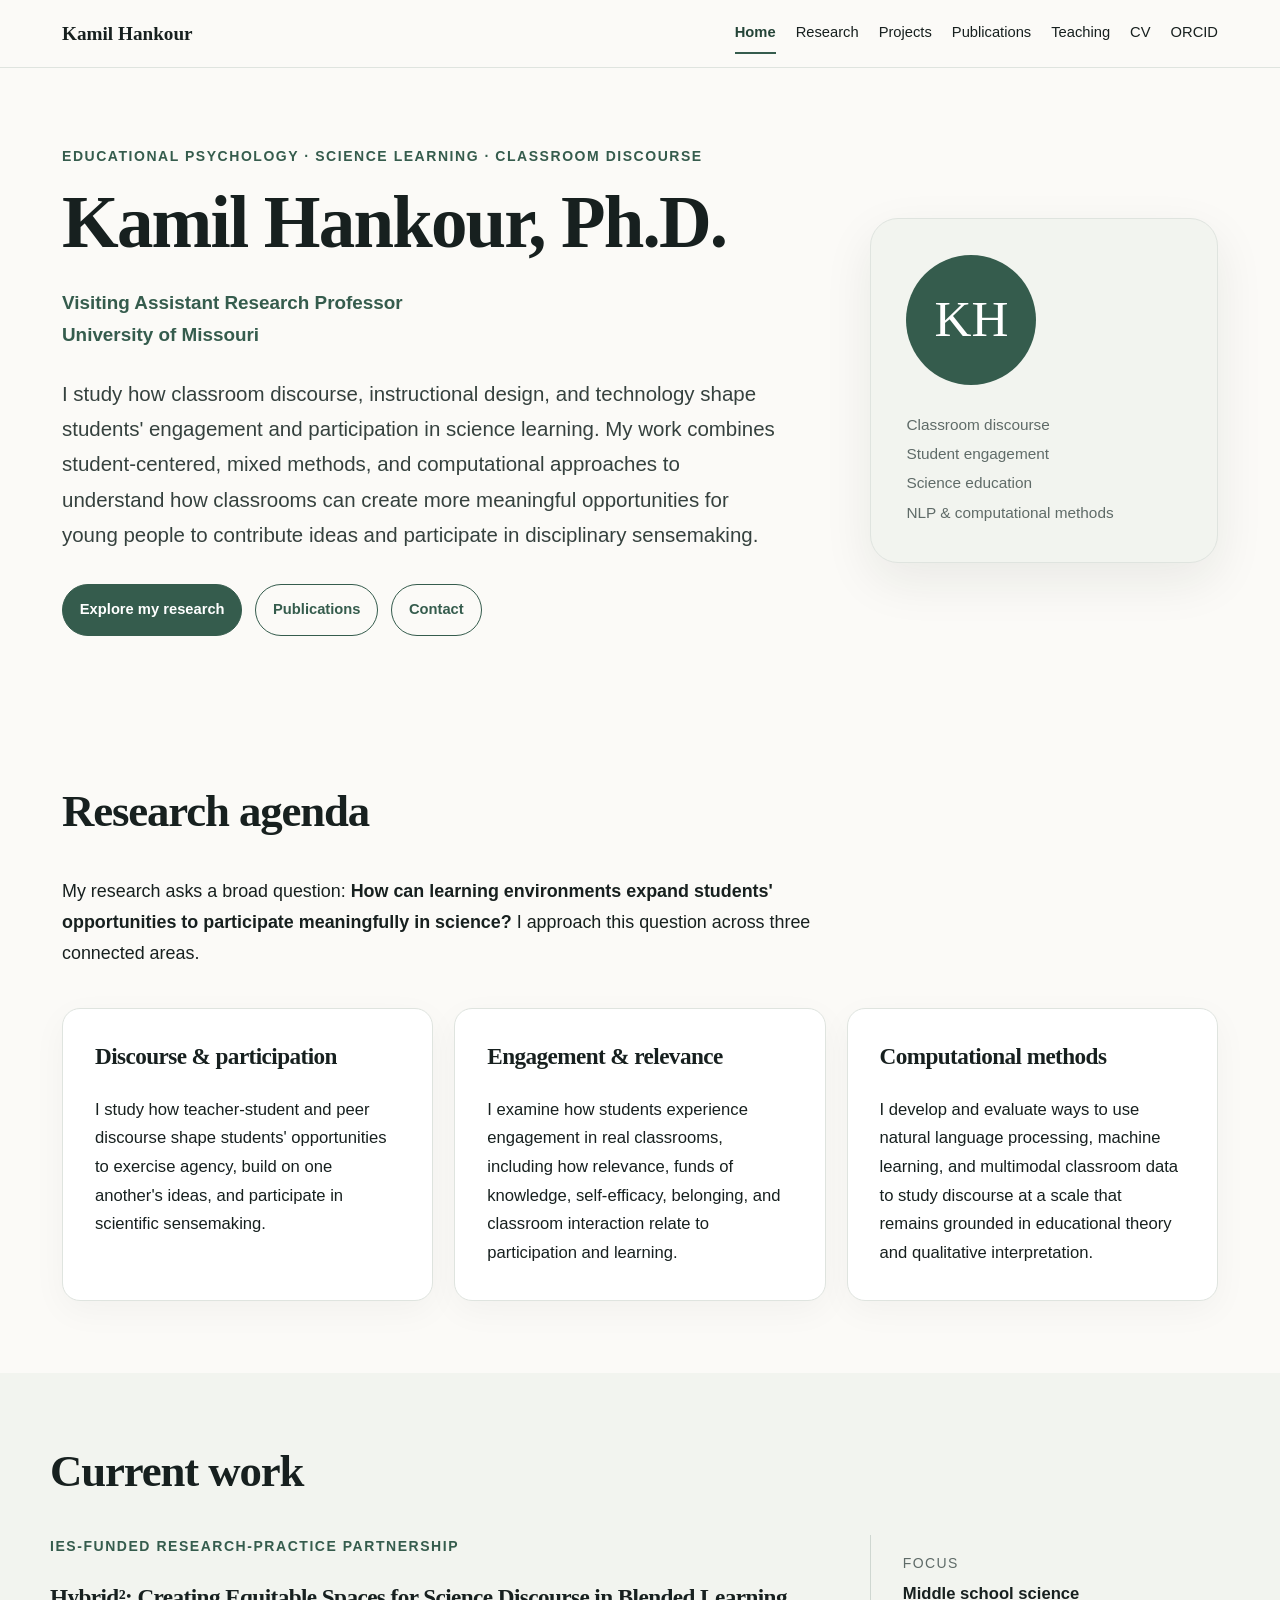
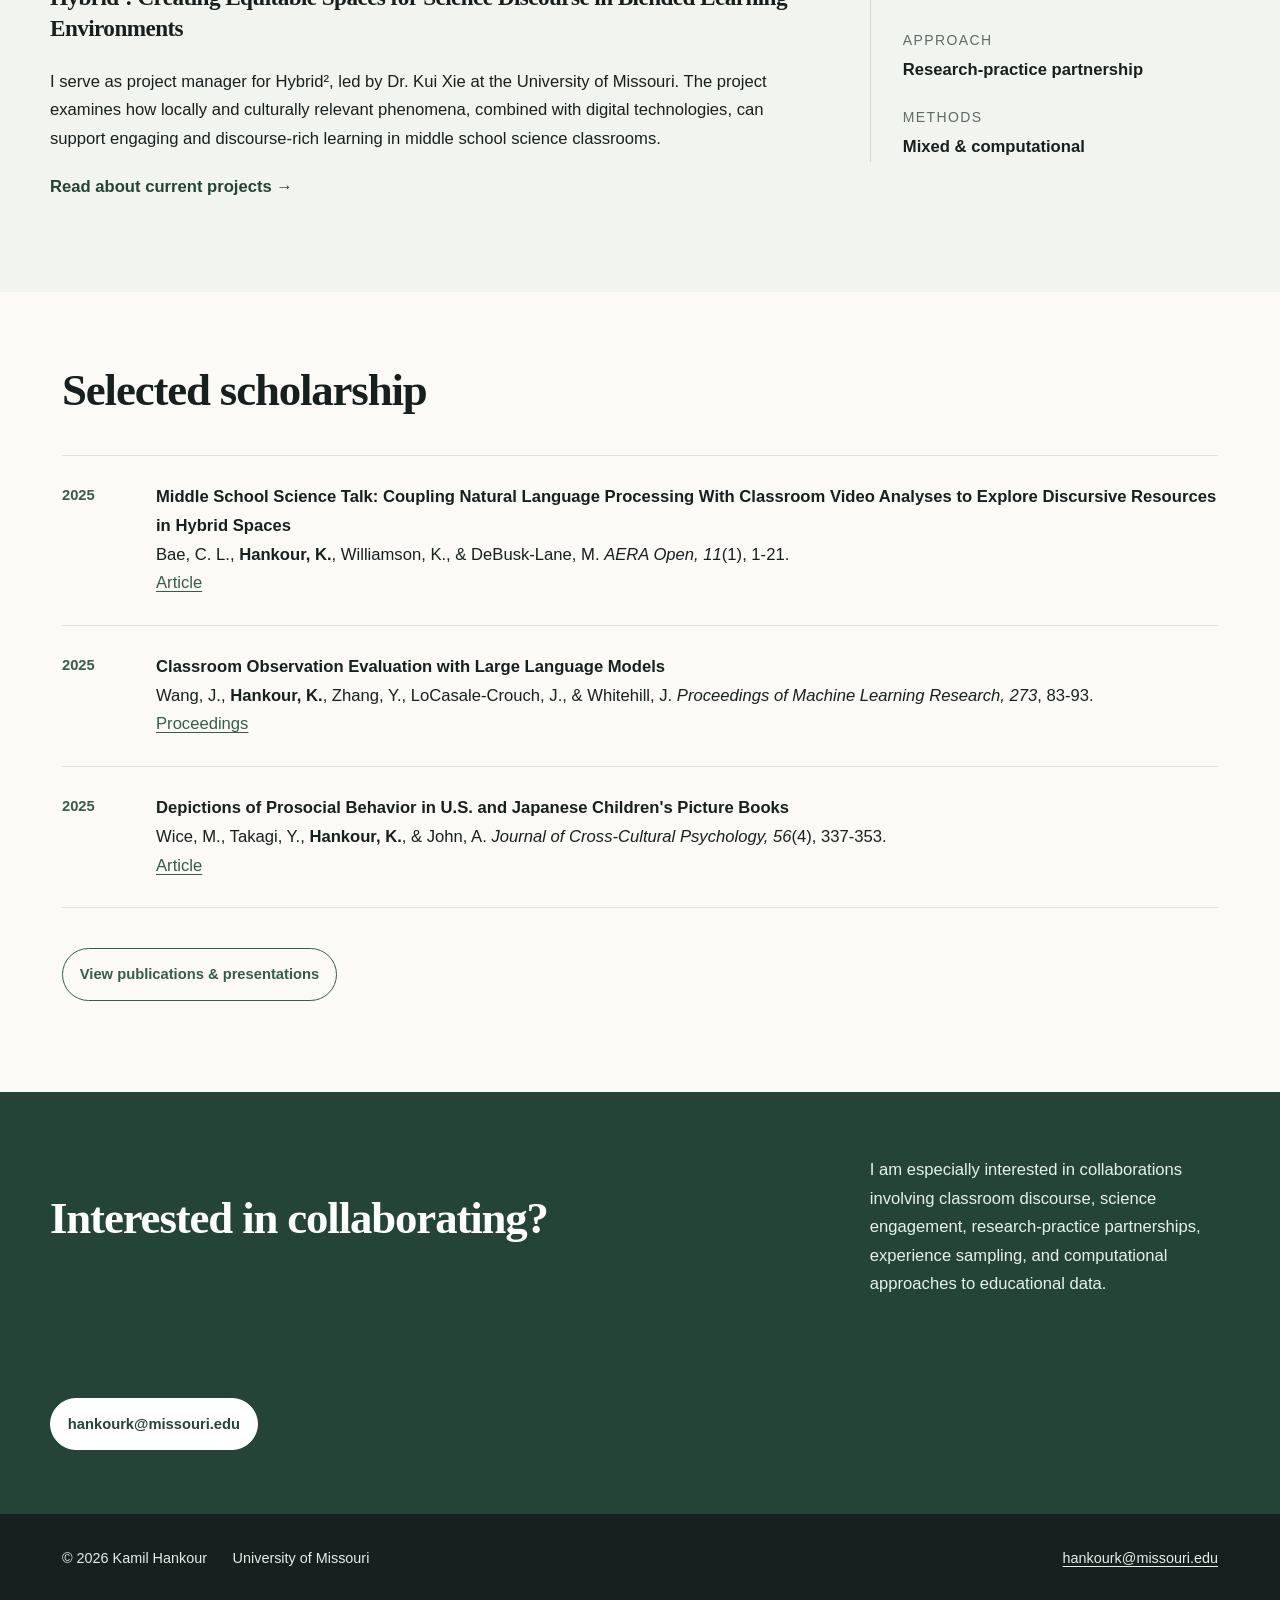
==== index.html @ bc9929f5 "Add files via upload" ====
<!doctype html>
<html lang="en">
<head>
  <meta charset="utf-8">
  <meta name="viewport" content="width=device-width, initial-scale=1">
  <title>Kamil Hankour | Educational Psychology</title>
  <meta name="description" content="Kamil Hankour, educational psychologist studying classroom discourse, student engagement, science learning, and computational methods.">
  <meta name="author" content="Kamil Hankour">
  <meta name="theme-color" content="#355c4d">
  <link rel="icon" href="assets/favicon.svg" type="image/svg+xml">
  <link rel="stylesheet" href="styles.css">
  <script src="site.js" defer></script>
</head>
<body>
  <a class="skip-link" href="#main-content">Skip to content</a>
  <nav class="site-nav" aria-label="Main navigation">
  <div class="nav-inner">
    <a class="brand" href="index.html">Kamil Hankour</a>
    <button class="menu-toggle" type="button" aria-expanded="false" aria-controls="nav-links">Menu</button>
    <div class="nav-links" id="nav-links"><a href="index.html" aria-current="page">Home</a><a href="research.html">Research</a><a href="projects.html">Projects</a><a href="publications.html">Publications</a><a href="teaching.html">Teaching</a><a href="cv.html">CV</a><a href="https://orcid.org/0009-0002-6771-2873">ORCID</a></div>
  </div>
</nav>
  <main class="site-main home" id="main-content" tabindex="-1">
<div class="hero">
<div class="hero-copy">
<p class="eyebrow">
Educational Psychology · Science Learning · Classroom Discourse
</p>
<h1 id="kamil-hankour-ph.d.">Kamil Hankour, Ph.D.</h1>
<p class="hero-role">
Visiting Assistant Research Professor<br>University of Missouri
</p>
<p class="hero-lede">
I study how classroom discourse, instructional design, and technology shape students' engagement and participation in science learning. My work combines student-centered, mixed methods, and computational approaches to understand how classrooms can create more meaningful opportunities for young people to contribute ideas and participate in disciplinary sensemaking.
</p>
<div class="button-row">
<p><a class="button primary" href="research.html">Explore my research</a> <a class="button secondary" href="publications.html">Publications</a> <a class="button secondary" href="mailto:hankourk@missouri.edu">Contact</a></p>
</div>
</div>
<div class="hero-mark">
<div class="initials">
KH
</div>
<p>
Classroom discourse<br>Student engagement<br>Science education<br>NLP &amp; computational methods
</p>
</div>
</div>
<section id="research-agenda" class="section-wrap">
<h2>Research agenda</h2>
<p>My research asks a broad question: <strong>How can learning environments expand students' opportunities to participate meaningfully in science?</strong> I approach this question across three connected areas.</p>
<div class="card-grid">
<section id="discourse-participation" class="research-card">
<h3>Discourse &amp; participation</h3>
<p>I study how teacher-student and peer discourse shape students' opportunities to exercise agency, build on one another's ideas, and participate in scientific sensemaking.</p>
</section>
<section id="engagement-relevance" class="research-card">
<h3>Engagement &amp; relevance</h3>
<p>I examine how students experience engagement in real classrooms, including how relevance, funds of knowledge, self-efficacy, belonging, and classroom interaction relate to participation and learning.</p>
</section>
<section id="computational-methods" class="research-card">
<h3>Computational methods</h3>
<p>I develop and evaluate ways to use natural language processing, machine learning, and multimodal classroom data to study discourse at a scale that remains grounded in educational theory and qualitative interpretation.</p>
</section>
</div>
</section>
<section id="current-work" class="section-wrap alt">
<h2>Current work</h2>
<div class="project-feature">
<div>
<p class="eyebrow">
IES-funded research-practice partnership
</p>
<h3>
Hybrid²: Creating Equitable Spaces for Science Discourse in Blended Learning Environments
</h3>
<p>
I serve as project manager for Hybrid², led by Dr. Kui Xie at the University of Missouri. The project examines how locally and culturally relevant phenomena, combined with digital technologies, can support engaging and discourse-rich learning in middle school science classrooms.
</p>
<p><a class="text-link" href="projects.html">Read about current projects →</a></p>
</div>
<div class="project-stat">
<p><span>Focus</span> <strong>Middle school science</strong> <span>Approach</span> <strong>Research-practice partnership</strong> <span>Methods</span> <strong>Mixed &amp; computational</strong></p>
</div>
</div>
</section>
<section id="selected-scholarship" class="section-wrap">
<h2>Selected scholarship</h2>
<div class="pub-list">
<div class="pub-item">
<span class="pub-year">2025</span>
<div>
<p><strong>Middle School Science Talk: Coupling Natural Language Processing With Classroom Video Analyses to Explore Discursive Resources in Hybrid Spaces</strong><br />
Bae, C. L., <strong>Hankour, K.</strong>, Williamson, K., &amp; DeBusk-Lane, M. <em>AERA Open, 11</em>(1), 1-21.<br />
<a href="https://doi.org/10.1177/23328584251371049">Article</a></p>
</div>
</div>
<div class="pub-item">
<span class="pub-year">2025</span>
<div>
<p><strong>Classroom Observation Evaluation with Large Language Models</strong><br />
Wang, J., <strong>Hankour, K.</strong>, Zhang, Y., LoCasale-Crouch, J., &amp; Whitehill, J. <em>Proceedings of Machine Learning Research, 273</em>, 83-93.<br />
<a href="https://proceedings.mlr.press/v273/wang25a.html">Proceedings</a></p>
</div>
</div>
<div class="pub-item">
<span class="pub-year">2025</span>
<div>
<p><strong>Depictions of Prosocial Behavior in U.S. and Japanese Children's Picture Books</strong><br />
Wice, M., Takagi, Y., <strong>Hankour, K.</strong>, &amp; John, A. <em>Journal of Cross-Cultural Psychology, 56</em>(4), 337-353.<br />
<a href="https://doi.org/10.1177/00220221241283918">Article</a></p>
</div>
</div>
</div>
<p><a class="button secondary" href="publications.html">View publications &amp; presentations</a></p>
</section>
<div class="contact-band">
<h2 id="interested-in-collaborating">Interested in collaborating?</h2>
<p>I am especially interested in collaborations involving classroom discourse, science engagement, research-practice partnerships, experience sampling, and computational approaches to educational data.</p>
<div class="button-row">
<p><a class="button light" href="mailto:hankourk@missouri.edu">hankourk@missouri.edu</a></p>
</div>
</div>

  </main>
  <footer class="site-footer">
    <div><span>© 2026 Kamil Hankour</span><span>University of Missouri</span></div>
    <a href="mailto:hankourk@missouri.edu">hankourk@missouri.edu</a>
  </footer>
</body>
</html>
---- styles.css ----
:root {
  --ink: #17201f;
  --muted: #5f6b68;
  --paper: #fbfaf7;
  --panel: #f2f4ef;
  --accent: #355c4d;
  --accent-dark: #244438;
  --line: #dfe4df;
  --white: #ffffff;
  --radius: 18px;
  --shadow: 0 18px 50px rgba(23,32,31,.08);
}

html { scroll-behavior: smooth; }
body {
  color: var(--ink);
  background: var(--paper);
  font-family: -apple-system, BlinkMacSystemFont, "Segoe UI", Arial, sans-serif;
  font-size: 1.04rem;
  line-height: 1.72;
}

h1, h2, h3, .navbar-brand {
  font-family: Georgia, "Times New Roman", serif;
  letter-spacing: -0.025em;
  color: var(--ink);
}

h1 { font-size: clamp(2.7rem, 7vw, 5.8rem); line-height: .98; margin-bottom: 1.2rem; }
h2 { font-size: clamp(2rem, 4vw, 3rem); margin-top: 0; }
h3 { font-size: 1.45rem; }

.navbar {
  background: rgba(251,250,247,.94) !important;
  backdrop-filter: blur(12px);
  border-bottom: 1px solid var(--line);
}
.navbar-brand { font-weight: 700; }
.navbar-nav .nav-link { color: var(--ink) !important; font-size: .93rem; }
.navbar-nav .nav-link:hover { color: var(--accent) !important; }

#quarto-content { padding-top: 0; }
main.content { max-width: 980px; margin: 0 auto; padding-top: 3rem; padding-bottom: 5rem; }

.hero {
  min-height: 78vh;
  display: grid;
  grid-template-columns: minmax(0, 1.55fr) minmax(260px, .75fr);
  gap: clamp(2rem, 7vw, 7rem);
  align-items: center;
  max-width: 1220px;
  margin: 0 auto;
  padding: clamp(4rem, 8vw, 8rem) 2rem;
}
.hero h1 { max-width: 800px; }
.hero-role { font-size: 1.18rem; color: var(--accent); font-weight: 650; margin: 0 0 1.5rem; }
.hero-lede { font-size: clamp(1.1rem, 2vw, 1.28rem); max-width: 800px; color: #35413e; }
.eyebrow { text-transform: uppercase; letter-spacing: .16em; font-size: .73rem; font-weight: 750; color: var(--accent); margin-bottom: 1rem; }
.hero-mark {
  background: var(--panel);
  border: 1px solid var(--line);
  border-radius: 28px;
  padding: 2.2rem;
  box-shadow: var(--shadow);
}
.initials {
  width: 130px;
  height: 130px;
  display: grid;
  place-items: center;
  border-radius: 50%;
  background: var(--accent);
  color: white;
  font-family: Georgia, "Times New Roman", serif;
  font-size: 3.2rem;
  margin-bottom: 1.6rem;
}
.hero-mark p { color: var(--muted); font-size: .96rem; line-height: 1.9; margin: 0; }

.section-wrap { max-width: 1180px; margin: 0 auto; padding: 6rem 2rem; }
.section-wrap.alt { max-width: none; background: var(--panel); padding-left: max(2rem, calc((100vw - 1180px)/2)); padding-right: max(2rem, calc((100vw - 1180px)/2)); }
.section-wrap > p { max-width: 820px; font-size: 1.12rem; }

.card-grid { display: grid; grid-template-columns: repeat(3, 1fr); gap: 1.3rem; margin-top: 2.5rem; }
.research-card, .project-page-card {
  background: var(--white);
  border: 1px solid var(--line);
  border-radius: var(--radius);
  padding: 2rem;
  box-shadow: 0 10px 35px rgba(23,32,31,.04);
}
.research-card h3 { margin-top: 0; }

.project-feature { display: grid; grid-template-columns: 1.5fr .7fr; gap: 3rem; align-items: start; }
.project-stat { border-left: 1px solid #cfd7d1; padding-left: 2rem; display: grid; gap: .25rem; }
.project-stat span { color: var(--muted); font-size: .78rem; text-transform: uppercase; letter-spacing: .12em; margin-top: 1rem; }
.project-stat strong { font-weight: 650; }
.project-page-card { margin: 2rem 0; padding: clamp(1.6rem, 4vw, 2.8rem); }

.button-row { display: flex; flex-wrap: wrap; gap: .8rem; margin-top: 2rem; }
.button { display: inline-block; padding: .78rem 1.05rem; border-radius: 999px; text-decoration: none !important; font-weight: 650; font-size: .92rem; border: 1px solid var(--accent); transition: transform .15s ease, background .15s ease; }
.button:hover { transform: translateY(-1px); }
.button.primary { background: var(--accent); color: white; }
.button.primary:hover { background: var(--accent-dark); color: white; }
.button.secondary { background: transparent; color: var(--accent); }
.button.secondary:hover { background: #edf1ed; }
.button.light { background: white; color: var(--accent-dark); border-color: white; }
.text-link { color: var(--accent-dark); font-weight: 700; text-decoration: none; }

.pub-list { margin: 2rem 0 2.5rem; border-top: 1px solid var(--line); }
.pub-item { display: grid; grid-template-columns: 70px 1fr; gap: 1.5rem; padding: 1.7rem 0; border-bottom: 1px solid var(--line); }
.pub-year { color: var(--accent); font-weight: 750; font-size: .92rem; }

.contact-band { background: var(--accent-dark); color: white; padding: 4rem max(2rem, calc((100vw - 1180px)/2)); display: grid; grid-template-columns: 1.5fr .7fr; gap: 3rem; align-items: center; }
.contact-band h2 { color: white; }
.contact-band p { color: #e9f0ec; max-width: 760px; }

.quarto-title-block .quarto-title-banner { background: transparent; color: var(--ink); padding-top: 4rem; }
.quarto-title h1.title { font-size: clamp(2.8rem, 6vw, 4.8rem); }
a { color: var(--accent); }
blockquote { border-left-color: var(--accent); }

.nav-footer { background: #17201f; color: #e7ece8; border-top: 0; }
.nav-footer a { color: white; }

@media (max-width: 850px) {
  .hero, .project-feature, .contact-band { grid-template-columns: 1fr; }
  .hero { min-height: auto; padding-top: 5rem; }
  .hero-mark { max-width: 420px; }
  .card-grid { grid-template-columns: 1fr; }
  .project-stat { border-left: 0; border-top: 1px solid #cfd7d1; padding-left: 0; padding-top: 1rem; }
}

@media (max-width: 520px) {
  .hero, .section-wrap { padding-left: 1.2rem; padding-right: 1.2rem; }
  .pub-item { grid-template-columns: 1fr; gap: .25rem; }
  .initials { width: 100px; height: 100px; font-size: 2.5rem; }
}

/* Shared static-site layout and accessible navigation. */
*, *::before, *::after { box-sizing: border-box; }
body { margin: 0; }
h1 { font-size: clamp(2.7rem, 5.7vw, 5.1rem); line-height: 1.08; margin: 0 0 1.5rem; }
h2 { font-size: clamp(1.9rem, 3.5vw, 2.8rem); line-height: 1.2; }
h3 { line-height: 1.35; }
p, li { overflow-wrap: anywhere; }
p { margin: 0 0 1.2rem; }
a { text-underline-offset: .2em; }
:focus-visible { outline: 3px solid var(--accent); outline-offset: 5px; }
:target { scroll-margin-top: 7rem; }
.skip-link { position: absolute; left: 1rem; top: -6rem; z-index: 100; background: white; padding: .8rem 1rem; border-radius: .4rem; color: var(--ink); }
.skip-link:focus { top: 1rem; }
.site-nav { position: sticky; top: 0; z-index: 20; background: rgba(251,250,247,.97); backdrop-filter: blur(12px); border-bottom: 1px solid var(--line); }
.nav-inner { max-width: 1220px; margin: 0 auto; padding: .85rem 2rem; display: flex; align-items: center; justify-content: space-between; gap: 1.5rem; }
.brand { color: var(--ink); font-family: Georgia, 'Times New Roman', serif; font-weight: 700; font-size: 1.2rem; line-height: 1.35; text-decoration: none; white-space: nowrap; }
.nav-links { display: flex; align-items: center; gap: 1.25rem; flex-wrap: wrap; }
.nav-links a { padding: .4rem 0; color: var(--ink); text-decoration: none; font-size: .92rem; border-bottom: 2px solid transparent; }
.nav-links a:hover { color: var(--accent); border-bottom-color: var(--line); }
.nav-links a[aria-current="page"] { color: var(--accent-dark); font-weight: 700; border-bottom-color: var(--accent); }
.menu-toggle { display: none; border: 1px solid var(--accent); background: transparent; border-radius: .4rem; color: var(--ink); padding: .55rem .85rem; min-height: 44px; font: inherit; font-size: .94rem; cursor: pointer; }
.site-main { max-width: 980px; padding: 4.5rem 2rem 5rem; margin: 0 auto; min-height: 65vh; }
.site-main.home { max-width: none; padding: 0; }
.site-main:not(.home) > h2 { font-size: clamp(1.75rem, 3vw, 2.2rem); margin: 2.8rem 0 1rem; }
.site-main:not(.home) > h3 { margin-top: 2rem; }
.site-main li { padding-left: .25rem; margin-bottom: .4rem; }
.site-main ul, .site-main ol { padding-left: 1.6rem; margin-bottom: 1.8rem; }
.site-footer { background: #17201f; color: #e7ece8; padding: 2rem max(2rem,calc((100vw - 1156px)/2)); display: flex; align-items: center; justify-content: space-between; gap: 1.5rem; font-size: .9rem; }
.site-footer > div { display: flex; flex-wrap: wrap; gap: .4rem 1.6rem; }
.site-footer a { color: #e7ece8; overflow-wrap: anywhere; }
.site-footer :focus-visible, .contact-band :focus-visible { outline-color: white; }
.hero { min-height: auto; padding: clamp(3.5rem, 6vw, 6rem) 2rem; }
.eyebrow { font-size: .875rem; line-height: 1.65; letter-spacing: .11em; }
.section-wrap { max-width: 1220px; padding: 4.5rem 2rem; }
.research-card p:last-child { margin-bottom: 0; }
.project-page-card > h2 { font-size: clamp(1.7rem, 3vw, 2.2rem); }
.project-page-card > :last-child { margin-bottom: 0; }
.project-stat span { font-size: .875rem; letter-spacing: .1em; }
.button { max-width: 100%; overflow-wrap: anywhere; text-align: center; }
.pub-item p { margin: 0; }
.button-row > p { display: flex; flex-wrap: wrap; gap: .8rem; margin: 0; }
.project-stat > p { display: contents; }

@media (max-width: 63.999rem) {
  .nav-inner { flex-wrap: wrap; gap: .75rem; }
  .nav-links { flex-basis: 100%; gap: .2rem 1.3rem; padding: .2rem 0 .5rem; }
  .site-nav.enhanced .menu-toggle { display: block; }
  .site-nav.enhanced .nav-links { display: none; }
  .site-nav.enhanced.is-open .nav-links { display: flex; }
  .nav-links a { padding: .65rem 0; }
  .hero { gap: 2.5rem; grid-template-columns: minmax(0, 1.55fr) minmax(240px, .75fr); }
}
@media (max-width: 850px) {
  .hero { grid-template-columns: 1fr; }
  .hero-mark { padding: 1.5rem; display: flex; gap: 1.4rem; align-items: center; max-width: none; }
  .initials { flex-shrink: 0; margin-bottom: 0; }
  .site-footer { flex-direction: column; align-items: flex-start; }
}
@media (max-width: 520px) {
  .hero, .section-wrap, .section-wrap.alt, .contact-band, .site-main, .nav-inner, .site-footer { padding-left: 1.2rem; padding-right: 1.2rem; }
  .hero { padding-top: 3.2rem; padding-bottom: 3rem; }
  .hero-mark { flex-direction: column; align-items: flex-start; }
  .section-wrap { padding-top: 3.2rem; padding-bottom: 3.2rem; }
  .site-main:not(.home) { padding-top: 3rem; }
  .research-card { padding: 1.5rem; }
  .contact-band { gap: .8rem; }
}
@media (prefers-reduced-motion: reduce) {
  html { scroll-behavior: auto; }
  .button { transition: none; }
  .button:hover { transform: none; }
}
@media print {
  .site-nav, .site-footer, .skip-link, .button-row, .button { display: none; }
  body { background: white; color: black; font-size: 11pt; }
  .site-main { max-width: none; padding: 0; }
  h1 { font-size: 28pt; }
  h2 { font-size: 18pt; break-after: avoid; }
  h3 { break-after: avoid; }
  .project-page-card, .research-card { box-shadow: none; break-inside: avoid; }
}
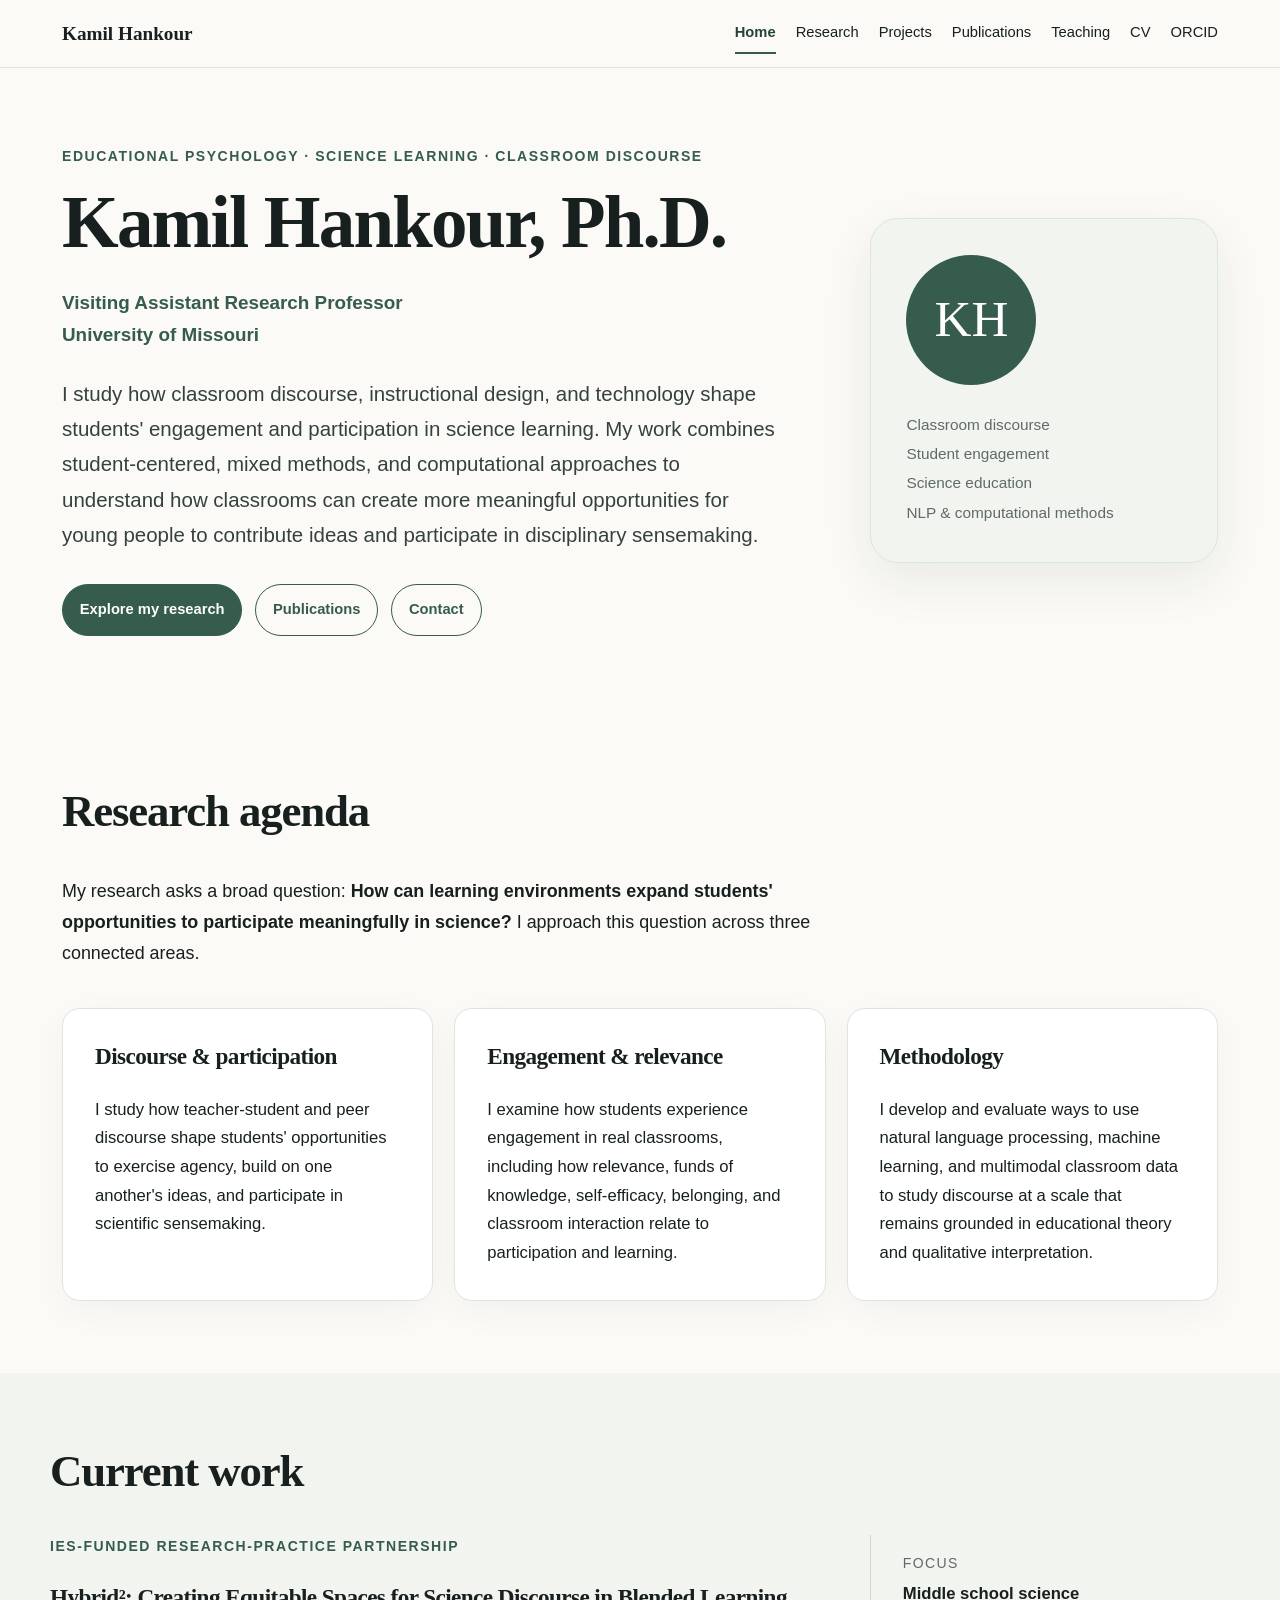
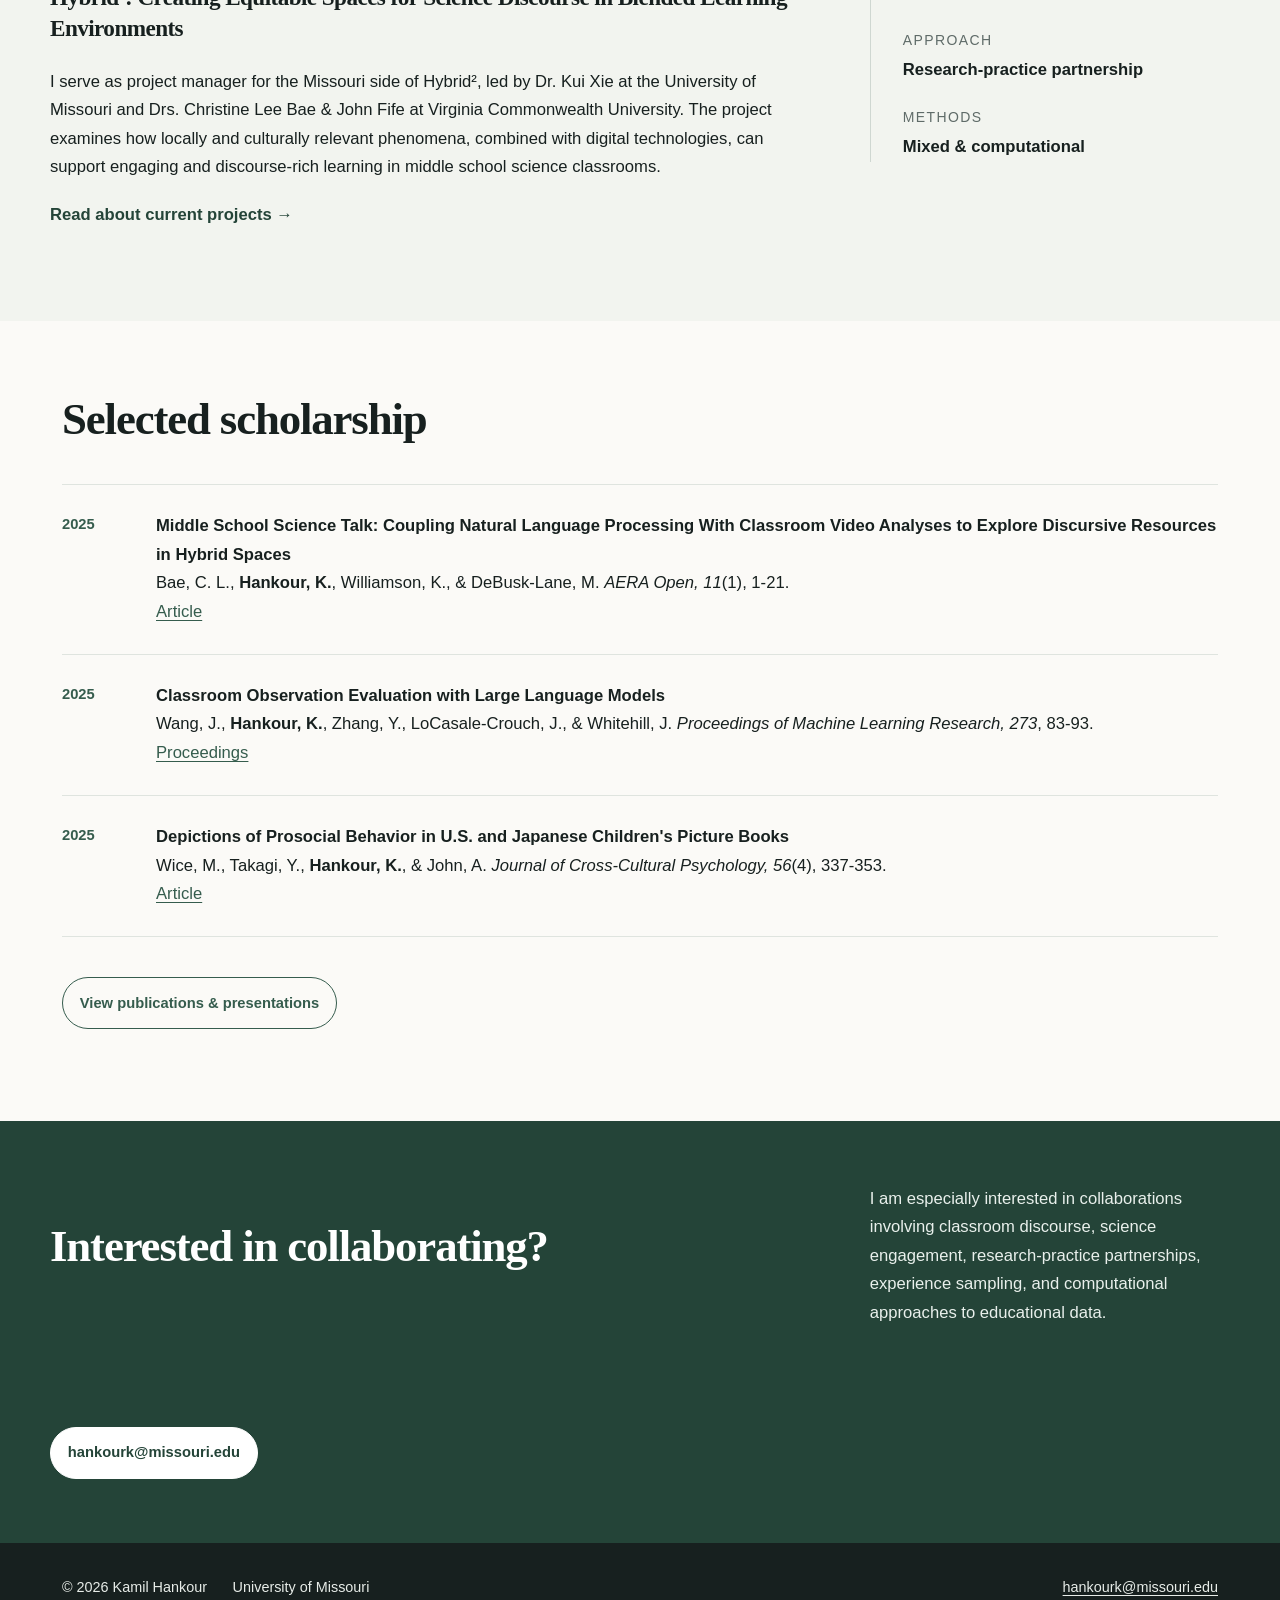
==== commit 0a0364e6: "Update index.html" ====
--- a/index.html
+++ b/index.html
@@ -59,7 +59,7 @@
 <p>I examine how students experience engagement in real classrooms, including how relevance, funds of knowledge, self-efficacy, belonging, and classroom interaction relate to participation and learning.</p>
 </section>
 <section id="computational-methods" class="research-card">
-<h3>Computational methods</h3>
+<h3>Methodology</h3>
 <p>I develop and evaluate ways to use natural language processing, machine learning, and multimodal classroom data to study discourse at a scale that remains grounded in educational theory and qualitative interpretation.</p>
 </section>
 </div>
@@ -75,7 +75,7 @@
 Hybrid²: Creating Equitable Spaces for Science Discourse in Blended Learning Environments
 </h3>
 <p>
-I serve as project manager for Hybrid², led by Dr. Kui Xie at the University of Missouri. The project examines how locally and culturally relevant phenomena, combined with digital technologies, can support engaging and discourse-rich learning in middle school science classrooms.
+I serve as project manager for the Missouri side of Hybrid², led by Dr. Kui Xie at the University of Missouri and Drs. Christine Lee Bae & John Fife at Virginia Commonwealth University. The project examines how locally and culturally relevant phenomena, combined with digital technologies, can support engaging and discourse-rich learning in middle school science classrooms.
 </p>
 <p><a class="text-link" href="projects.html">Read about current projects →</a></p>
 </div>
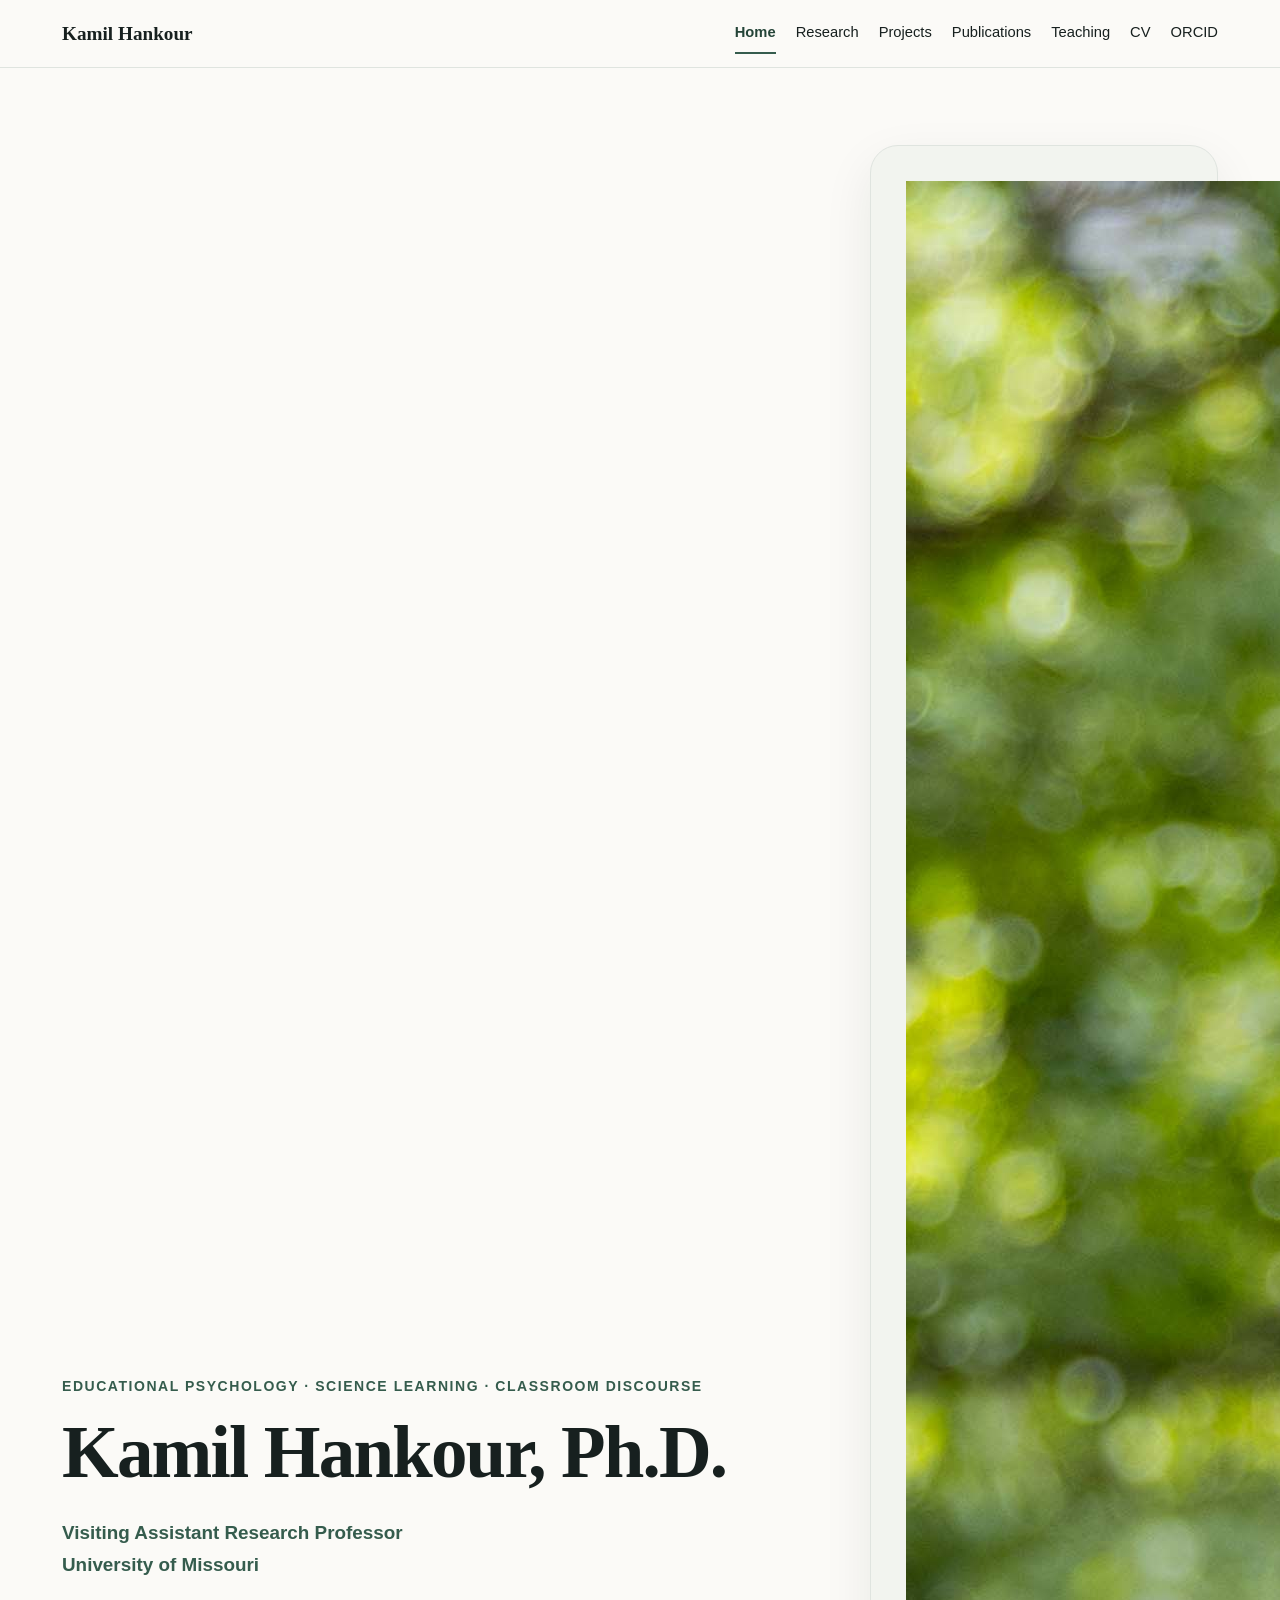
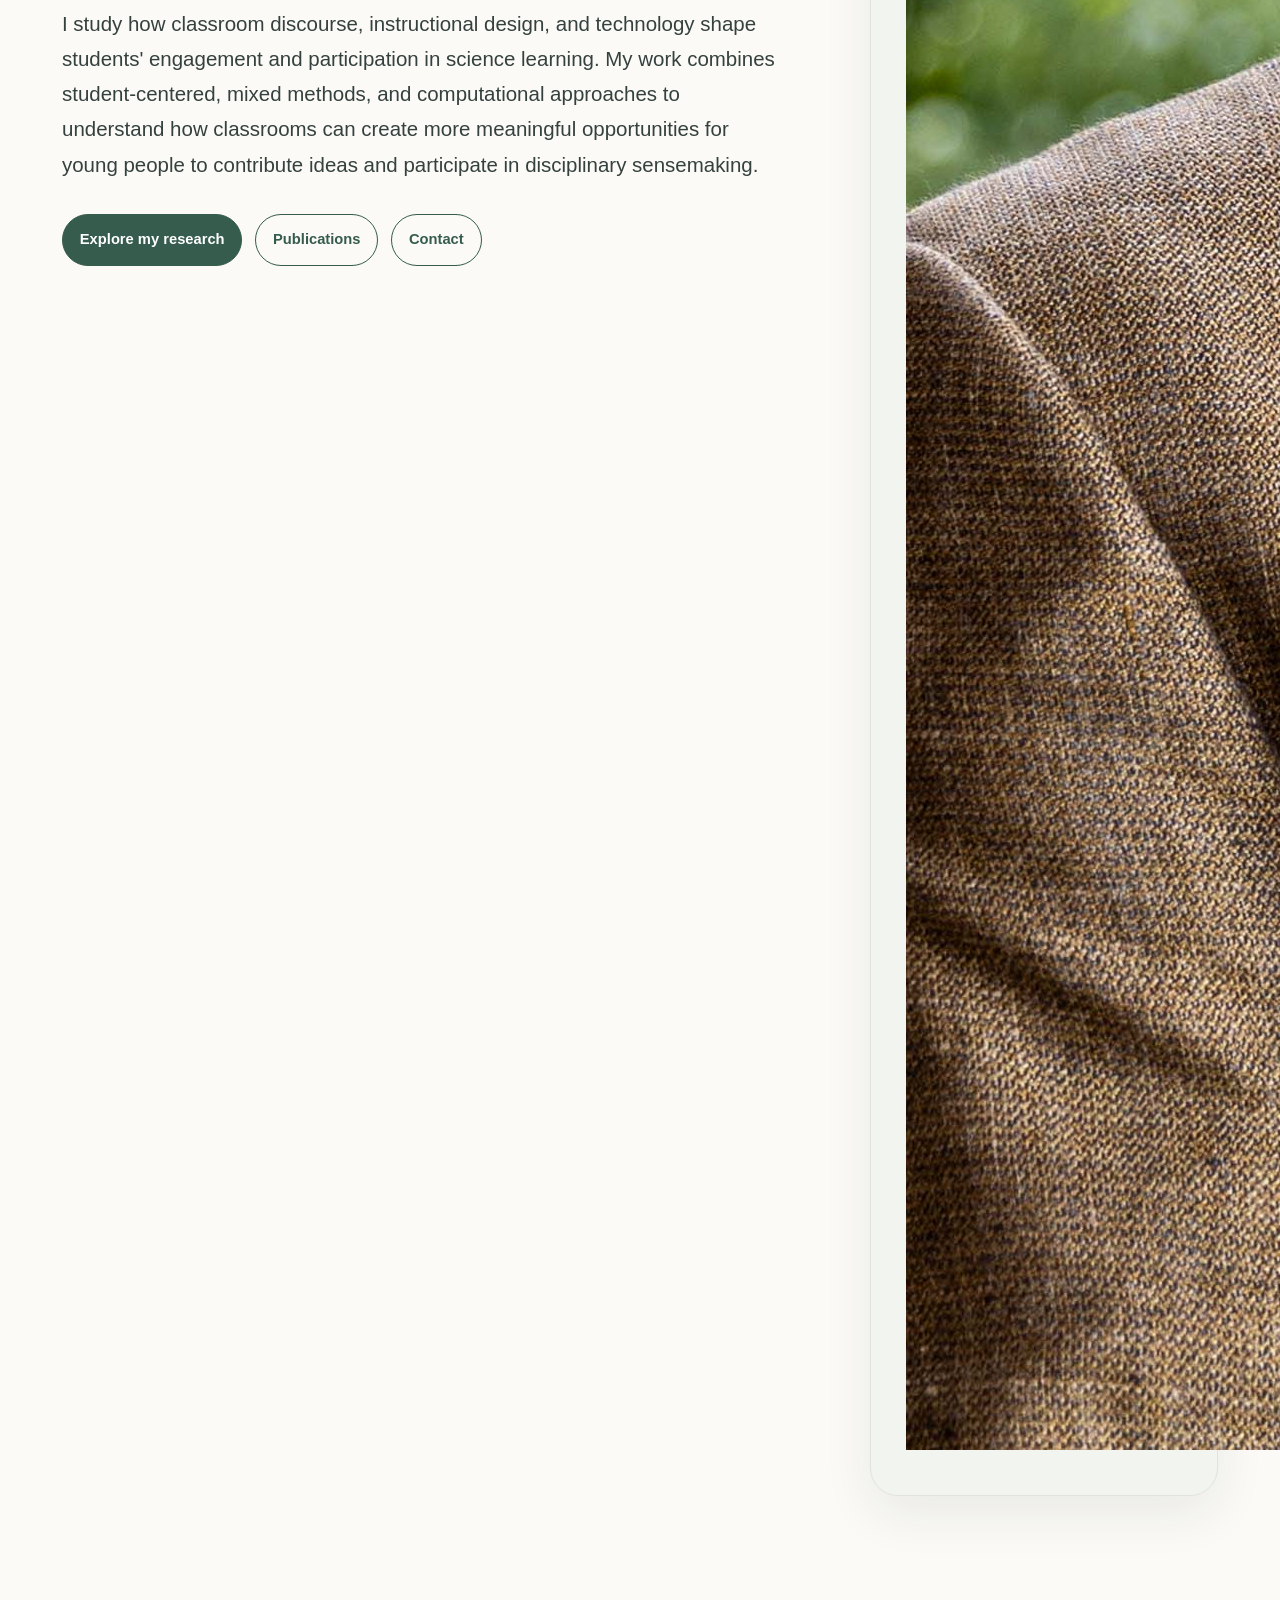
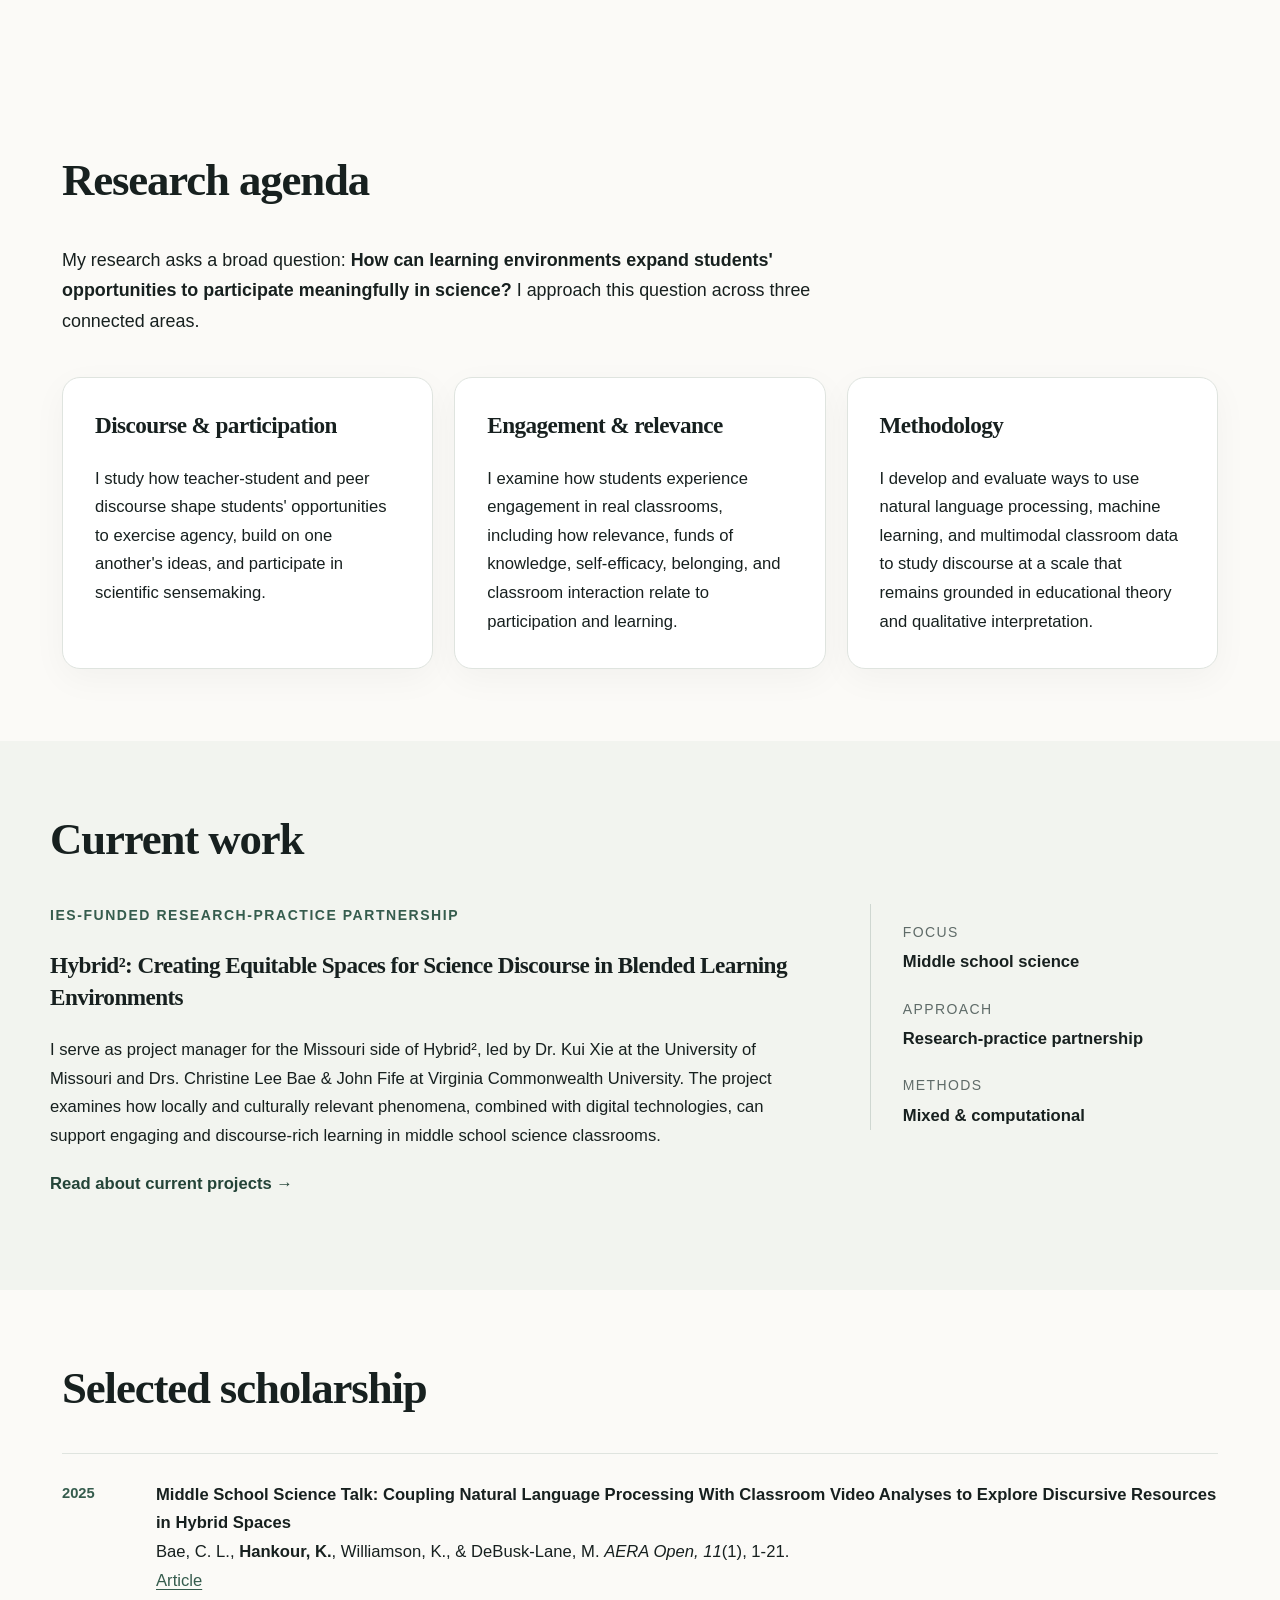
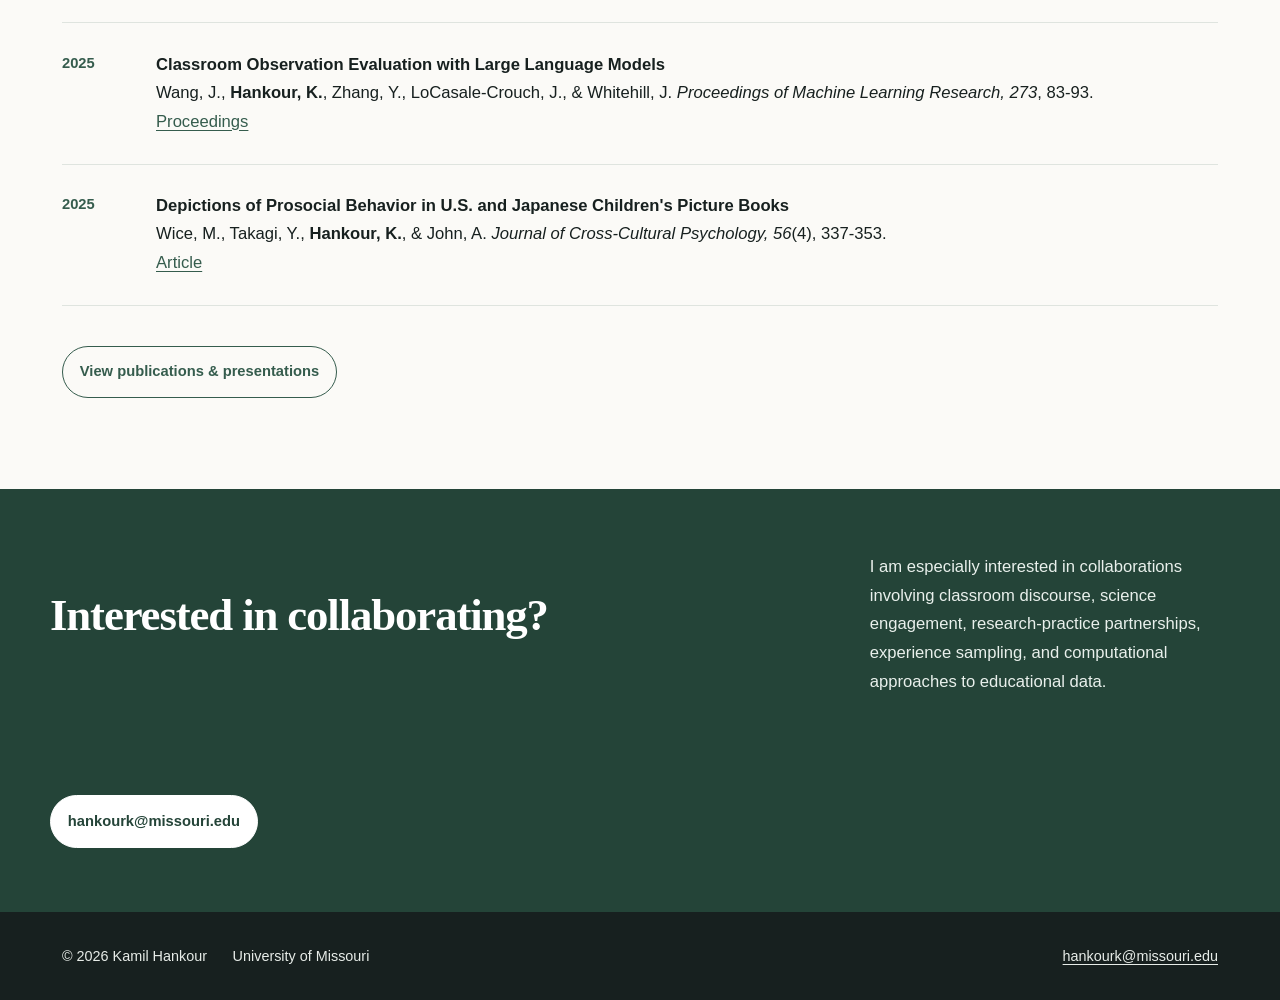
==== commit 14d8b408: "Update index.html" ====
--- a/index.html
+++ b/index.html
@@ -38,11 +38,9 @@
 </div>
 </div>
 <div class="hero-mark">
-<div class="initials">
-KH
+<img src="images/330406a7-49c0-4e07-bbd1-af6830517649.jpg" alt="A picture of Kamil Hankour smiling">
 </div>
 <p>
-Classroom discourse<br>Student engagement<br>Science education<br>NLP &amp; computational methods
 </p>
 </div>
 </div>
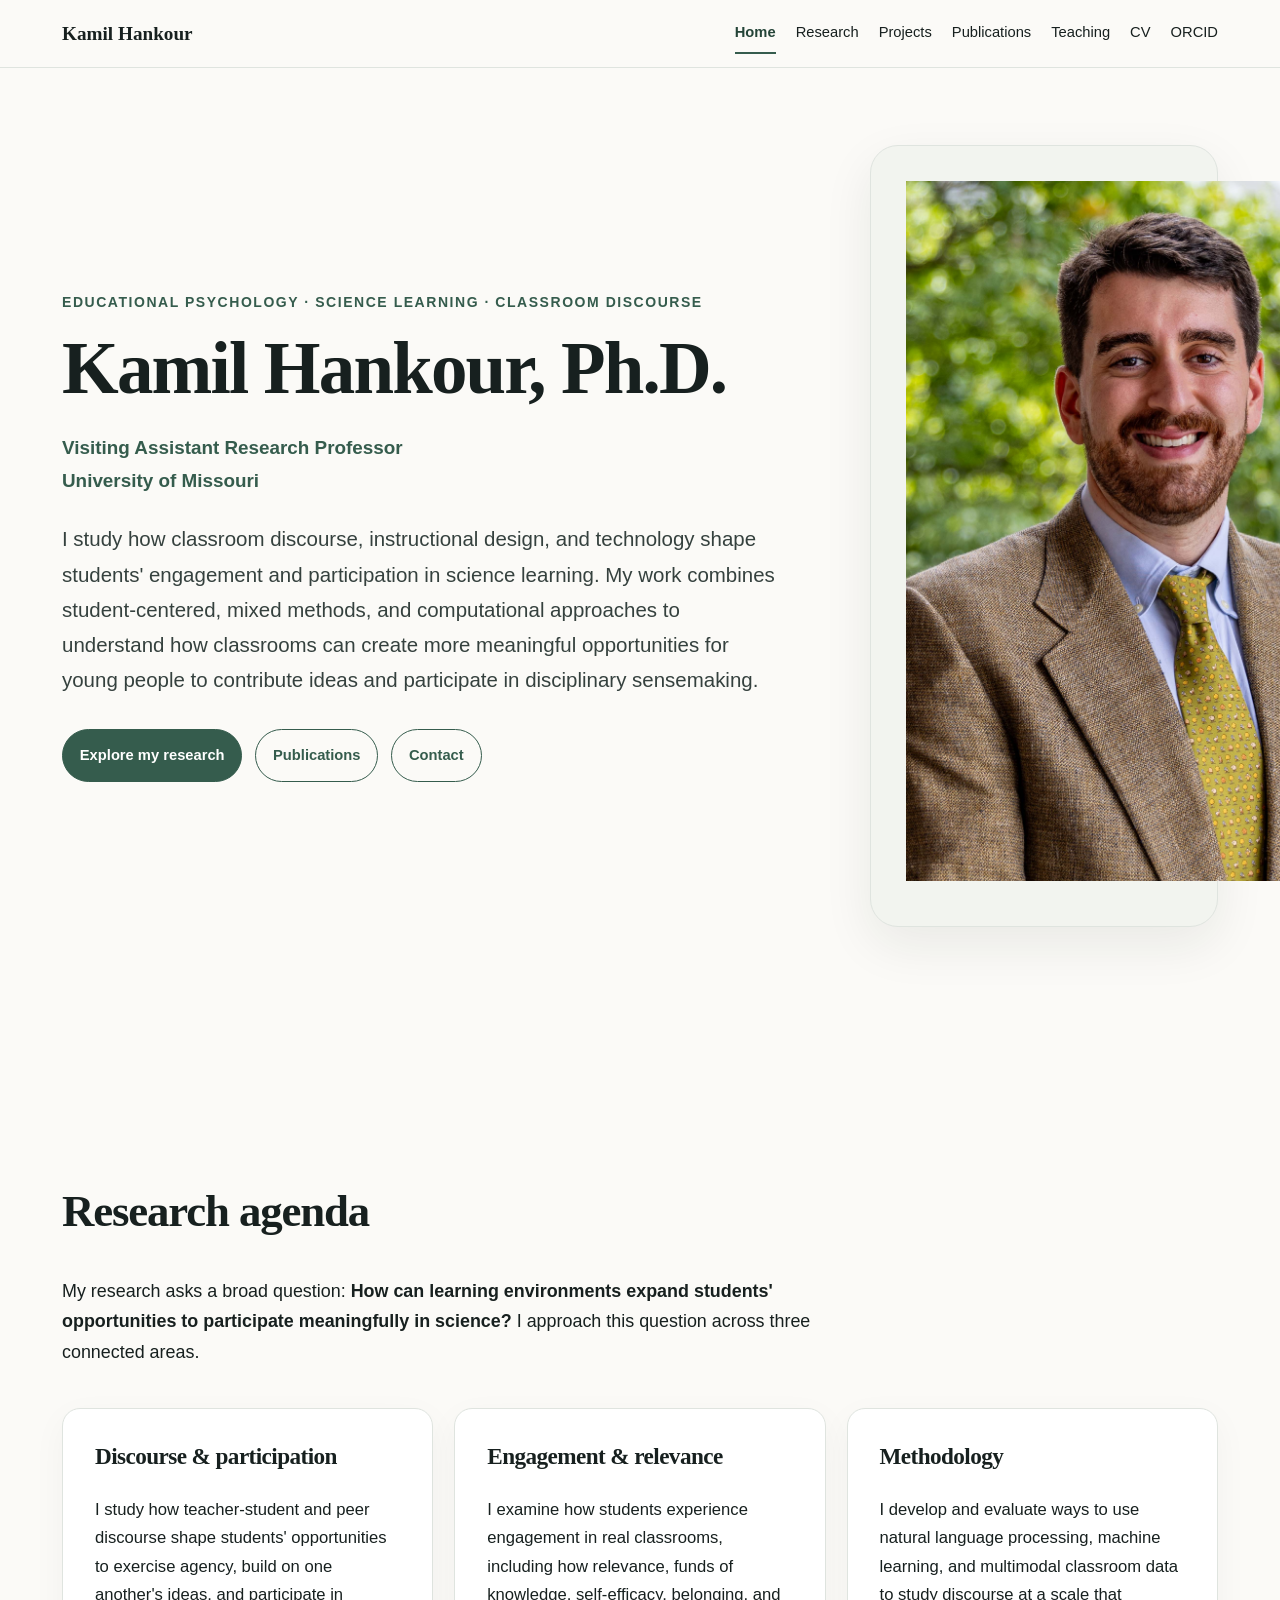
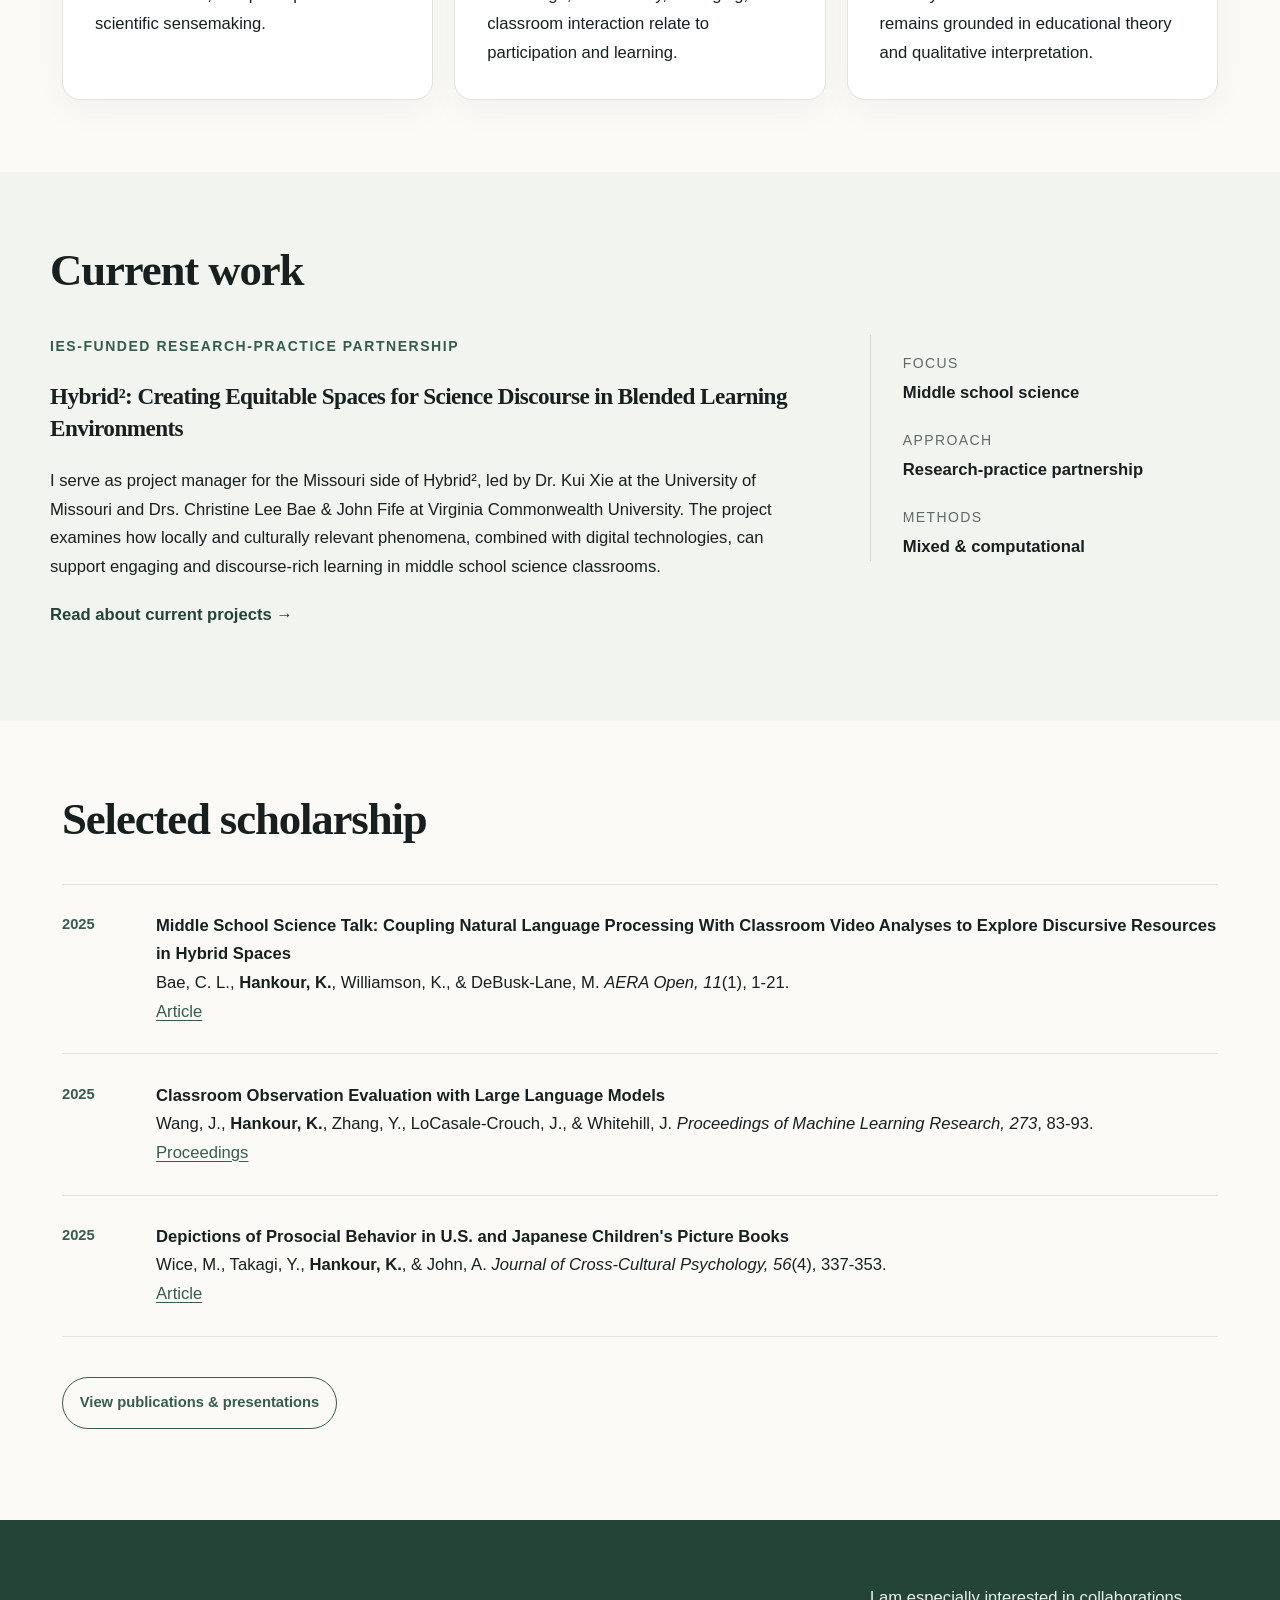
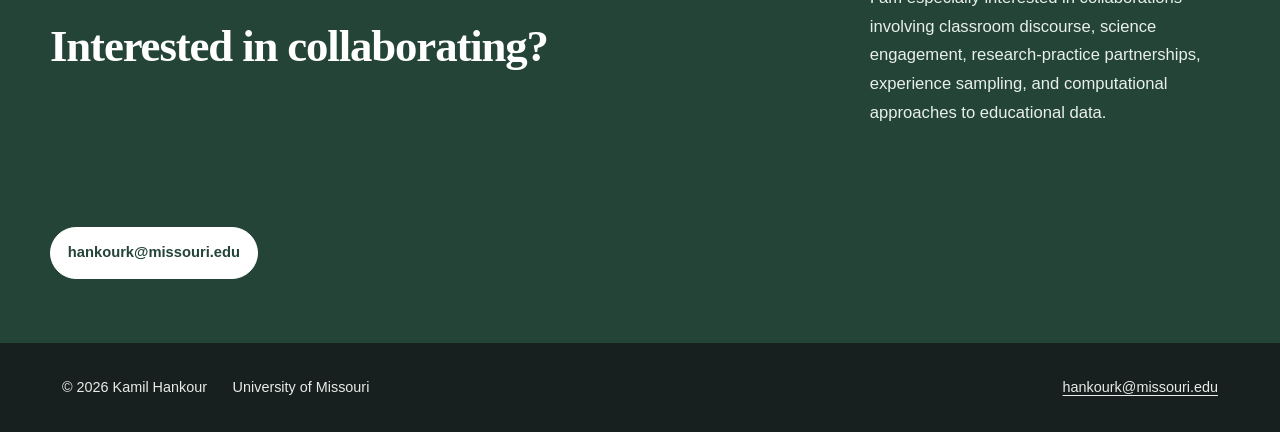
==== commit 376256a2: "Update index.html" ====
--- a/index.html
+++ b/index.html
@@ -38,7 +38,7 @@
 </div>
 </div>
 <div class="hero-mark">
-<img src="images/330406a7-49c0-4e07-bbd1-af6830517649.jpg" alt="A picture of Kamil Hankour smiling">
+<img src="images/330406a7-49c0-4e07-bbd1-af6830517649.jpg" alt="A picture of Kamil Hankour smiling" width="500">
 </div>
 <p>
 </p>
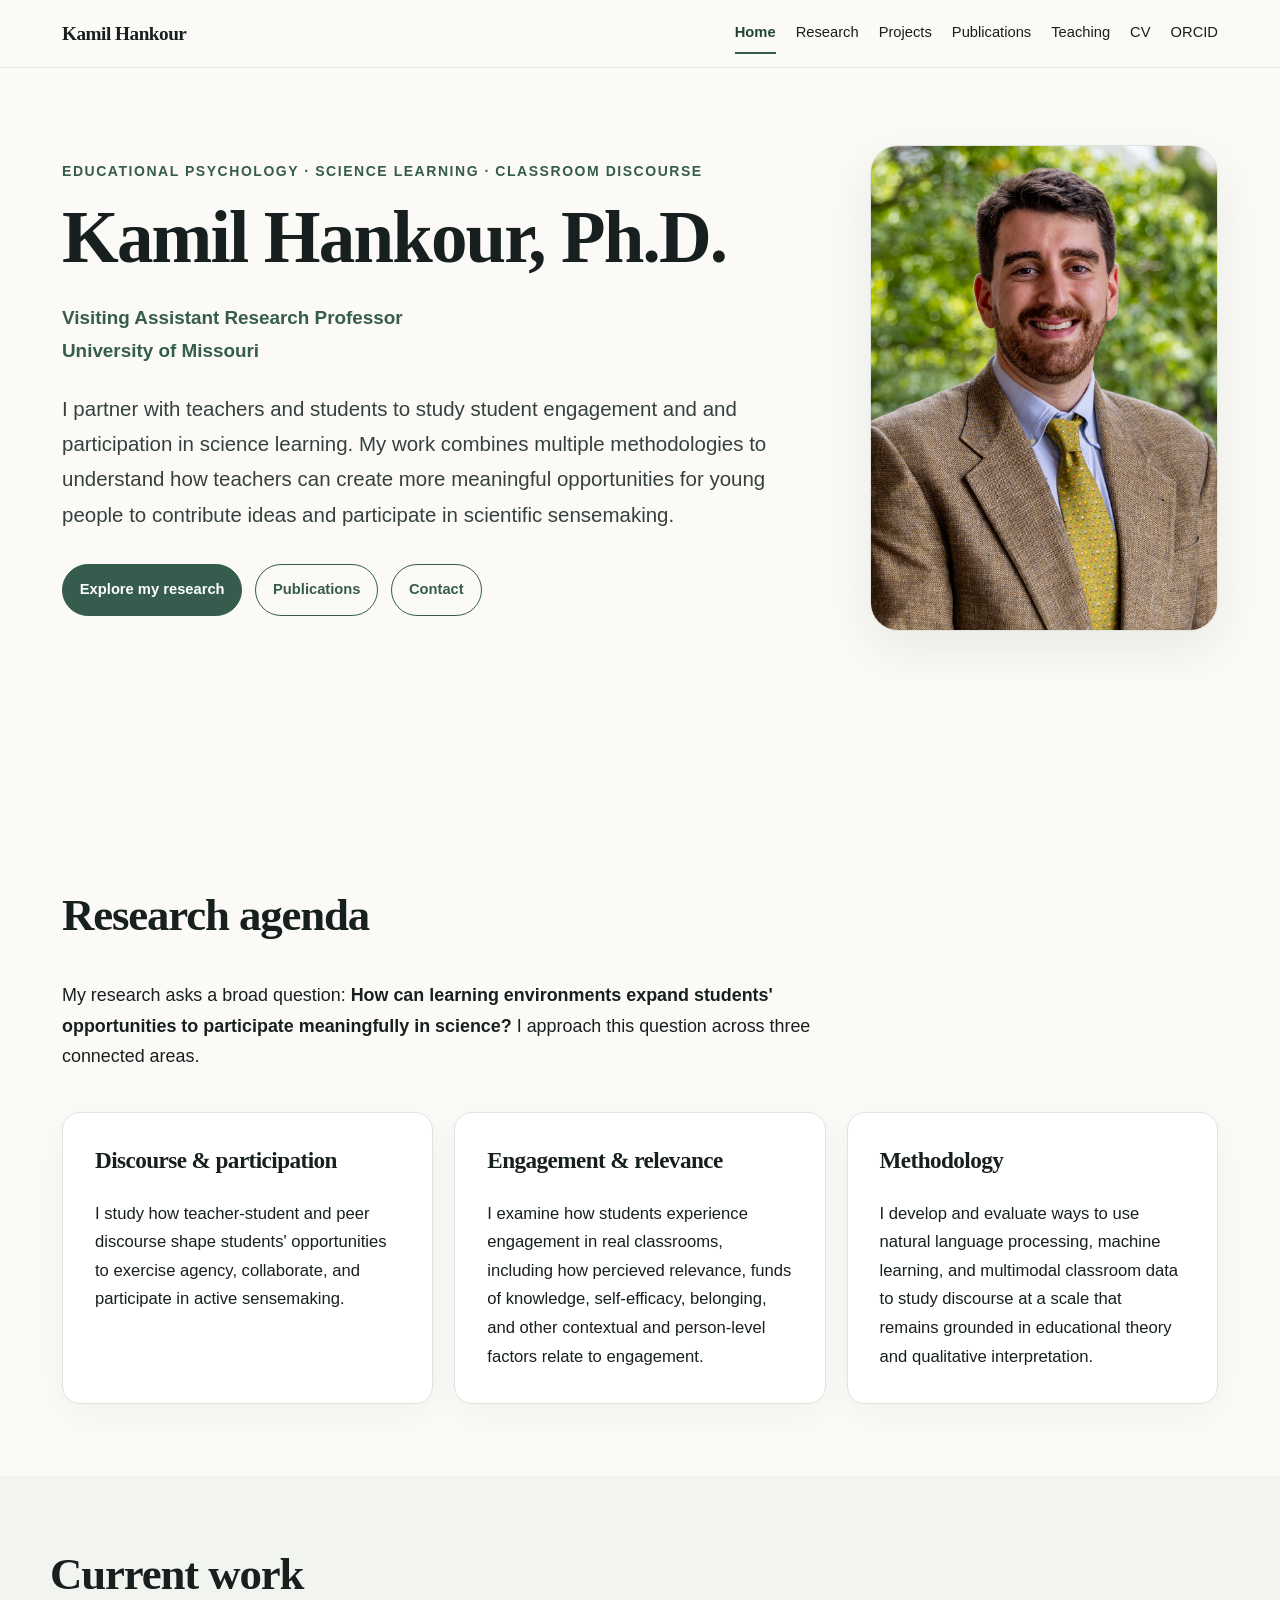
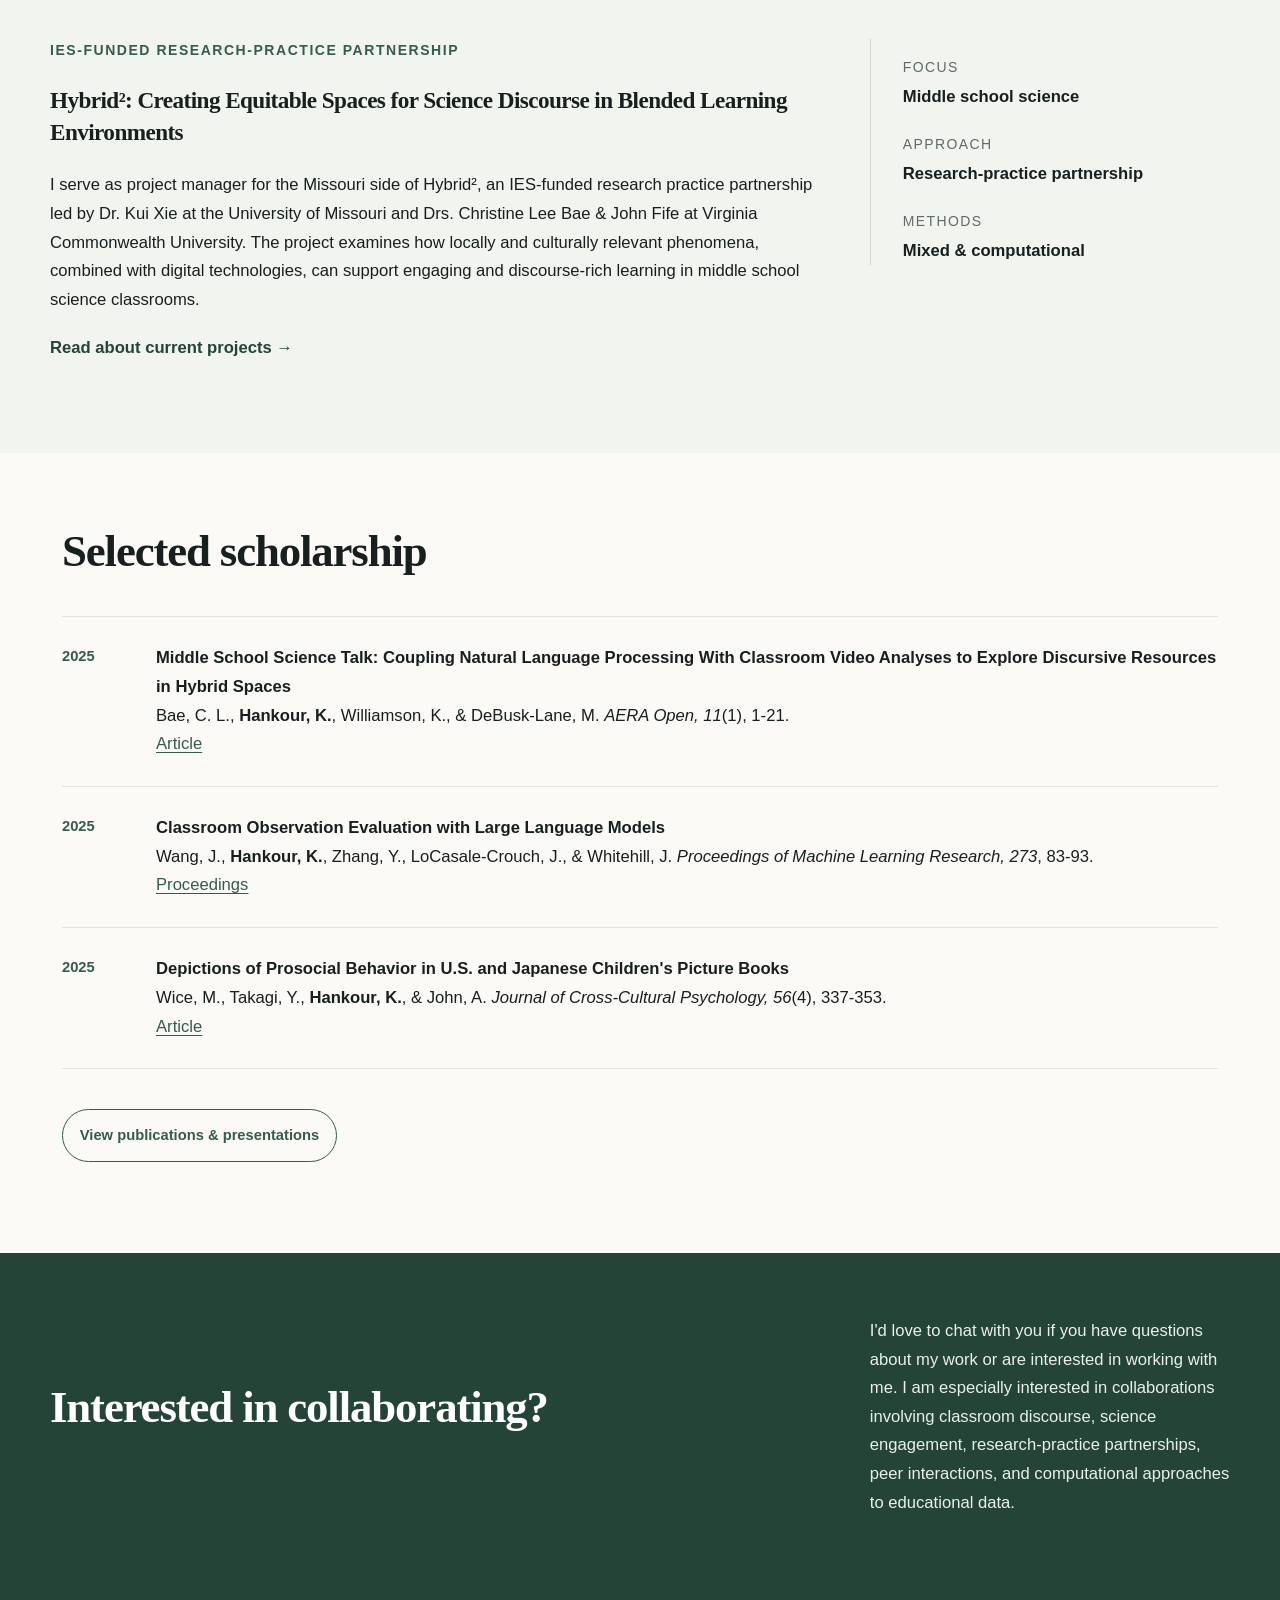
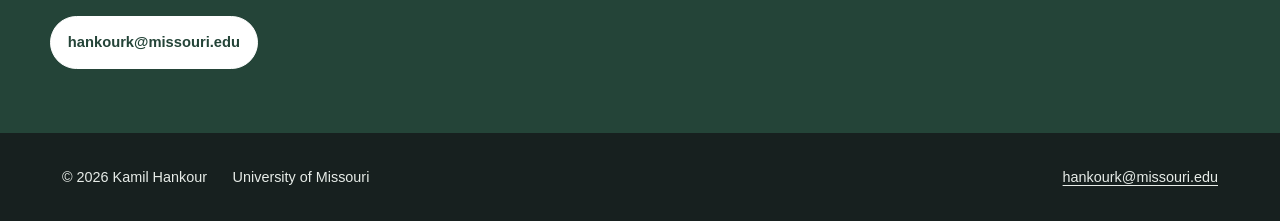
==== commit 13452b2c: "Update index.html" ====
--- a/index.html
+++ b/index.html
@@ -31,7 +31,7 @@
 Visiting Assistant Research Professor<br>University of Missouri
 </p>
 <p class="hero-lede">
-I study how classroom discourse, instructional design, and technology shape students' engagement and participation in science learning. My work combines student-centered, mixed methods, and computational approaches to understand how classrooms can create more meaningful opportunities for young people to contribute ideas and participate in disciplinary sensemaking.
+I partner with teachers and students to study student engagement and and participation in science learning. My work combines multiple methodologies to understand how teachers can create more meaningful opportunities for young people to contribute ideas and participate in scientific sensemaking.
 </p>
 <div class="button-row">
 <p><a class="button primary" href="research.html">Explore my research</a> <a class="button secondary" href="publications.html">Publications</a> <a class="button secondary" href="mailto:hankourk@missouri.edu">Contact</a></p>
@@ -50,11 +50,11 @@
 <div class="card-grid">
 <section id="discourse-participation" class="research-card">
 <h3>Discourse &amp; participation</h3>
-<p>I study how teacher-student and peer discourse shape students' opportunities to exercise agency, build on one another's ideas, and participate in scientific sensemaking.</p>
+<p>I study how teacher-student and peer discourse shape students' opportunities to exercise agency, collaborate, and participate in active sensemaking.</p>
 </section>
 <section id="engagement-relevance" class="research-card">
 <h3>Engagement &amp; relevance</h3>
-<p>I examine how students experience engagement in real classrooms, including how relevance, funds of knowledge, self-efficacy, belonging, and classroom interaction relate to participation and learning.</p>
+<p>I examine how students experience engagement in real classrooms, including how percieved relevance, funds of knowledge, self-efficacy, belonging, and other contextual and person-level factors relate to engagement.</p>
 </section>
 <section id="computational-methods" class="research-card">
 <h3>Methodology</h3>
@@ -73,7 +73,7 @@
 Hybrid²: Creating Equitable Spaces for Science Discourse in Blended Learning Environments
 </h3>
 <p>
-I serve as project manager for the Missouri side of Hybrid², led by Dr. Kui Xie at the University of Missouri and Drs. Christine Lee Bae & John Fife at Virginia Commonwealth University. The project examines how locally and culturally relevant phenomena, combined with digital technologies, can support engaging and discourse-rich learning in middle school science classrooms.
+I serve as project manager for the Missouri side of Hybrid², an IES-funded research practice partnership led by Dr. Kui Xie at the University of Missouri and Drs. Christine Lee Bae & John Fife at Virginia Commonwealth University. The project examines how locally and culturally relevant phenomena, combined with digital technologies, can support engaging and discourse-rich learning in middle school science classrooms.
 </p>
 <p><a class="text-link" href="projects.html">Read about current projects →</a></p>
 </div>
@@ -114,7 +114,7 @@
 </section>
 <div class="contact-band">
 <h2 id="interested-in-collaborating">Interested in collaborating?</h2>
-<p>I am especially interested in collaborations involving classroom discourse, science engagement, research-practice partnerships, experience sampling, and computational approaches to educational data.</p>
+<p> I'd love to chat with you if you have questions about my work or are interested in working with me. I am especially interested in collaborations involving classroom discourse, science engagement, research-practice partnerships, peer interactions, and computational approaches to educational data.</p>
 <div class="button-row">
 <p><a class="button light" href="mailto:hankourk@missouri.edu">hankourk@missouri.edu</a></p>
 </div>
--- a/styles.css
+++ b/styles.css
@@ -8,11 +8,22 @@
   --line: #dfe4df;
   --white: #ffffff;
   --radius: 18px;
-  --shadow: 0 18px 50px rgba(23,32,31,.08);
-}
-
-html { scroll-behavior: smooth; }
+  --shadow: 0 18px 50px rgba(23, 32, 31, 0.08);
+}
+
+/* Base */
+*,
+*::before,
+*::after {
+  box-sizing: border-box;
+}
+
+html {
+  scroll-behavior: smooth;
+}
+
 body {
+  margin: 0;
   color: var(--ink);
   background: var(--paper);
   font-family: -apple-system, BlinkMacSystemFont, "Segoe UI", Arial, sans-serif;
@@ -20,201 +31,632 @@
   line-height: 1.72;
 }
 
-h1, h2, h3, .navbar-brand {
+h1,
+h2,
+h3,
+.brand {
   font-family: Georgia, "Times New Roman", serif;
   letter-spacing: -0.025em;
   color: var(--ink);
 }
 
-h1 { font-size: clamp(2.7rem, 7vw, 5.8rem); line-height: .98; margin-bottom: 1.2rem; }
-h2 { font-size: clamp(2rem, 4vw, 3rem); margin-top: 0; }
-h3 { font-size: 1.45rem; }
-
-.navbar {
-  background: rgba(251,250,247,.94) !important;
+h1 {
+  margin: 0 0 1.5rem;
+  font-size: clamp(2.7rem, 5.7vw, 5.1rem);
+  line-height: 1.08;
+}
+
+h2 {
+  margin-top: 0;
+  font-size: clamp(1.9rem, 3.5vw, 2.8rem);
+  line-height: 1.2;
+}
+
+h3 {
+  font-size: 1.45rem;
+  line-height: 1.35;
+}
+
+p {
+  margin: 0 0 1.2rem;
+}
+
+p,
+li {
+  overflow-wrap: anywhere;
+}
+
+a {
+  color: var(--accent);
+  text-underline-offset: 0.2em;
+}
+
+blockquote {
+  border-left-color: var(--accent);
+}
+
+:focus-visible {
+  outline: 3px solid var(--accent);
+  outline-offset: 5px;
+}
+
+:target {
+  scroll-margin-top: 7rem;
+}
+
+/* Accessibility */
+.skip-link {
+  position: absolute;
+  top: -6rem;
+  left: 1rem;
+  z-index: 100;
+  padding: 0.8rem 1rem;
+  border-radius: 0.4rem;
+  background: var(--white);
+  color: var(--ink);
+}
+
+.skip-link:focus {
+  top: 1rem;
+}
+
+/* Navigation */
+.site-nav {
+  position: sticky;
+  top: 0;
+  z-index: 20;
+  background: rgba(251, 250, 247, 0.97);
   backdrop-filter: blur(12px);
   border-bottom: 1px solid var(--line);
 }
-.navbar-brand { font-weight: 700; }
-.navbar-nav .nav-link { color: var(--ink) !important; font-size: .93rem; }
-.navbar-nav .nav-link:hover { color: var(--accent) !important; }
-
-#quarto-content { padding-top: 0; }
-main.content { max-width: 980px; margin: 0 auto; padding-top: 3rem; padding-bottom: 5rem; }
-
-.hero {
-  min-height: 78vh;
-  display: grid;
-  grid-template-columns: minmax(0, 1.55fr) minmax(260px, .75fr);
-  gap: clamp(2rem, 7vw, 7rem);
+
+.nav-inner {
+  display: flex;
   align-items: center;
+  justify-content: space-between;
+  gap: 1.5rem;
   max-width: 1220px;
   margin: 0 auto;
-  padding: clamp(4rem, 8vw, 8rem) 2rem;
-}
-.hero h1 { max-width: 800px; }
-.hero-role { font-size: 1.18rem; color: var(--accent); font-weight: 650; margin: 0 0 1.5rem; }
-.hero-lede { font-size: clamp(1.1rem, 2vw, 1.28rem); max-width: 800px; color: #35413e; }
-.eyebrow { text-transform: uppercase; letter-spacing: .16em; font-size: .73rem; font-weight: 750; color: var(--accent); margin-bottom: 1rem; }
+  padding: 0.85rem 2rem;
+}
+
+.brand {
+  color: var(--ink);
+  font-weight: 700;
+  font-size: 1.2rem;
+  line-height: 1.35;
+  text-decoration: none;
+  white-space: nowrap;
+}
+
+.nav-links {
+  display: flex;
+  align-items: center;
+  flex-wrap: wrap;
+  gap: 1.25rem;
+}
+
+.nav-links a {
+  padding: 0.4rem 0;
+  color: var(--ink);
+  font-size: 0.92rem;
+  text-decoration: none;
+  border-bottom: 2px solid transparent;
+}
+
+.nav-links a:hover {
+  color: var(--accent);
+  border-bottom-color: var(--line);
+}
+
+.nav-links a[aria-current="page"] {
+  color: var(--accent-dark);
+  font-weight: 700;
+  border-bottom-color: var(--accent);
+}
+
+.menu-toggle {
+  display: none;
+  min-height: 44px;
+  padding: 0.55rem 0.85rem;
+  border: 1px solid var(--accent);
+  border-radius: 0.4rem;
+  background: transparent;
+  color: var(--ink);
+  font: inherit;
+  font-size: 0.94rem;
+  cursor: pointer;
+}
+
+/* Main layout */
+.site-main {
+  max-width: 980px;
+  min-height: 65vh;
+  margin: 0 auto;
+  padding: 4.5rem 2rem 5rem;
+}
+
+.site-main.home {
+  max-width: none;
+  padding: 0;
+}
+
+.site-main:not(.home) > h2 {
+  margin: 2.8rem 0 1rem;
+  font-size: clamp(1.75rem, 3vw, 2.2rem);
+}
+
+.site-main:not(.home) > h3 {
+  margin-top: 2rem;
+}
+
+.site-main ul,
+.site-main ol {
+  margin-bottom: 1.8rem;
+  padding-left: 1.6rem;
+}
+
+.site-main li {
+  margin-bottom: 0.4rem;
+  padding-left: 0.25rem;
+}
+
+/* Hero */
+.hero {
+  display: grid;
+  grid-template-columns: minmax(0, 1.55fr) minmax(260px, 0.75fr);
+  align-items: center;
+  gap: clamp(2rem, 7vw, 7rem);
+  max-width: 1220px;
+  margin: 0 auto;
+  padding: clamp(3.5rem, 6vw, 6rem) 2rem;
+}
+
+.hero h1 {
+  max-width: 800px;
+}
+
+.hero-role {
+  margin: 0 0 1.5rem;
+  color: var(--accent);
+  font-size: 1.18rem;
+  font-weight: 650;
+}
+
+.hero-lede {
+  max-width: 800px;
+  color: #35413e;
+  font-size: clamp(1.1rem, 2vw, 1.28rem);
+}
+
+.eyebrow {
+  margin-bottom: 1rem;
+  color: var(--accent);
+  font-size: 0.875rem;
+  font-weight: 750;
+  line-height: 1.65;
+  letter-spacing: 0.11em;
+  text-transform: uppercase;
+}
+
 .hero-mark {
+  overflow: hidden;
+  padding: 0;
   background: var(--panel);
   border: 1px solid var(--line);
   border-radius: 28px;
-  padding: 2.2rem;
   box-shadow: var(--shadow);
 }
-.initials {
-  width: 130px;
-  height: 130px;
+
+.hero-mark img {
+  display: block;
+  width: 100%;
+  height: auto;
+}
+
+/* Reusable sections */
+.section-wrap {
+  max-width: 1220px;
+  margin: 0 auto;
+  padding: 4.5rem 2rem;
+}
+
+.section-wrap.alt {
+  max-width: none;
+  padding-right: max(2rem, calc((100vw - 1180px) / 2));
+  padding-left: max(2rem, calc((100vw - 1180px) / 2));
+  background: var(--panel);
+}
+
+.section-wrap > p {
+  max-width: 820px;
+  font-size: 1.12rem;
+}
+
+/* Research cards */
+.card-grid {
   display: grid;
-  place-items: center;
-  border-radius: 50%;
-  background: var(--accent);
-  color: white;
-  font-family: Georgia, "Times New Roman", serif;
-  font-size: 3.2rem;
-  margin-bottom: 1.6rem;
-}
-.hero-mark p { color: var(--muted); font-size: .96rem; line-height: 1.9; margin: 0; }
-
-.section-wrap { max-width: 1180px; margin: 0 auto; padding: 6rem 2rem; }
-.section-wrap.alt { max-width: none; background: var(--panel); padding-left: max(2rem, calc((100vw - 1180px)/2)); padding-right: max(2rem, calc((100vw - 1180px)/2)); }
-.section-wrap > p { max-width: 820px; font-size: 1.12rem; }
-
-.card-grid { display: grid; grid-template-columns: repeat(3, 1fr); gap: 1.3rem; margin-top: 2.5rem; }
-.research-card, .project-page-card {
+  grid-template-columns: repeat(3, 1fr);
+  gap: 1.3rem;
+  margin-top: 2.5rem;
+}
+
+.research-card,
+.project-page-card {
+  padding: 2rem;
   background: var(--white);
   border: 1px solid var(--line);
   border-radius: var(--radius);
-  padding: 2rem;
-  box-shadow: 0 10px 35px rgba(23,32,31,.04);
-}
-.research-card h3 { margin-top: 0; }
-
-.project-feature { display: grid; grid-template-columns: 1.5fr .7fr; gap: 3rem; align-items: start; }
-.project-stat { border-left: 1px solid #cfd7d1; padding-left: 2rem; display: grid; gap: .25rem; }
-.project-stat span { color: var(--muted); font-size: .78rem; text-transform: uppercase; letter-spacing: .12em; margin-top: 1rem; }
-.project-stat strong { font-weight: 650; }
-.project-page-card { margin: 2rem 0; padding: clamp(1.6rem, 4vw, 2.8rem); }
-
-.button-row { display: flex; flex-wrap: wrap; gap: .8rem; margin-top: 2rem; }
-.button { display: inline-block; padding: .78rem 1.05rem; border-radius: 999px; text-decoration: none !important; font-weight: 650; font-size: .92rem; border: 1px solid var(--accent); transition: transform .15s ease, background .15s ease; }
-.button:hover { transform: translateY(-1px); }
-.button.primary { background: var(--accent); color: white; }
-.button.primary:hover { background: var(--accent-dark); color: white; }
-.button.secondary { background: transparent; color: var(--accent); }
-.button.secondary:hover { background: #edf1ed; }
-.button.light { background: white; color: var(--accent-dark); border-color: white; }
-.text-link { color: var(--accent-dark); font-weight: 700; text-decoration: none; }
-
-.pub-list { margin: 2rem 0 2.5rem; border-top: 1px solid var(--line); }
-.pub-item { display: grid; grid-template-columns: 70px 1fr; gap: 1.5rem; padding: 1.7rem 0; border-bottom: 1px solid var(--line); }
-.pub-year { color: var(--accent); font-weight: 750; font-size: .92rem; }
-
-.contact-band { background: var(--accent-dark); color: white; padding: 4rem max(2rem, calc((100vw - 1180px)/2)); display: grid; grid-template-columns: 1.5fr .7fr; gap: 3rem; align-items: center; }
-.contact-band h2 { color: white; }
-.contact-band p { color: #e9f0ec; max-width: 760px; }
-
-.quarto-title-block .quarto-title-banner { background: transparent; color: var(--ink); padding-top: 4rem; }
-.quarto-title h1.title { font-size: clamp(2.8rem, 6vw, 4.8rem); }
-a { color: var(--accent); }
-blockquote { border-left-color: var(--accent); }
-
-.nav-footer { background: #17201f; color: #e7ece8; border-top: 0; }
-.nav-footer a { color: white; }
+  box-shadow: 0 10px 35px rgba(23, 32, 31, 0.04);
+}
+
+.research-card h3 {
+  margin-top: 0;
+}
+
+.research-card p:last-child,
+.project-page-card > :last-child {
+  margin-bottom: 0;
+}
+
+.project-page-card {
+  margin: 2rem 0;
+  padding: clamp(1.6rem, 4vw, 2.8rem);
+}
+
+.project-page-card > h2 {
+  font-size: clamp(1.7rem, 3vw, 2.2rem);
+}
+
+/* Project feature */
+.project-feature {
+  display: grid;
+  grid-template-columns: 1.5fr 0.7fr;
+  align-items: start;
+  gap: 3rem;
+}
+
+.project-stat {
+  display: grid;
+  gap: 0.25rem;
+  padding-left: 2rem;
+  border-left: 1px solid #cfd7d1;
+}
+
+.project-stat > p {
+  display: contents;
+}
+
+.project-stat span {
+  margin-top: 1rem;
+  color: var(--muted);
+  font-size: 0.875rem;
+  letter-spacing: 0.1em;
+  text-transform: uppercase;
+}
+
+.project-stat strong {
+  font-weight: 650;
+}
+
+/* Buttons and links */
+.button-row {
+  display: flex;
+  flex-wrap: wrap;
+  gap: 0.8rem;
+  margin-top: 2rem;
+}
+
+.button-row > p {
+  display: flex;
+  flex-wrap: wrap;
+  gap: 0.8rem;
+  margin: 0;
+}
+
+.button {
+  display: inline-block;
+  max-width: 100%;
+  padding: 0.78rem 1.05rem;
+  color: var(--accent);
+  font-size: 0.92rem;
+  font-weight: 650;
+  text-align: center;
+  text-decoration: none !important;
+  overflow-wrap: anywhere;
+  border: 1px solid var(--accent);
+  border-radius: 999px;
+  transition: transform 0.15s ease, background 0.15s ease;
+}
+
+.button:hover {
+  transform: translateY(-1px);
+}
+
+.button.primary {
+  background: var(--accent);
+  color: var(--white);
+}
+
+.button.primary:hover {
+  background: var(--accent-dark);
+  color: var(--white);
+}
+
+.button.secondary {
+  background: transparent;
+  color: var(--accent);
+}
+
+.button.secondary:hover {
+  background: #edf1ed;
+}
+
+.button.light {
+  background: var(--white);
+  color: var(--accent-dark);
+  border-color: var(--white);
+}
+
+.text-link {
+  color: var(--accent-dark);
+  font-weight: 700;
+  text-decoration: none;
+}
+
+/* Publications */
+.pub-list {
+  margin: 2rem 0 2.5rem;
+  border-top: 1px solid var(--line);
+}
+
+.pub-item {
+  display: grid;
+  grid-template-columns: 70px 1fr;
+  gap: 1.5rem;
+  padding: 1.7rem 0;
+  border-bottom: 1px solid var(--line);
+}
+
+.pub-item p {
+  margin: 0;
+}
+
+.pub-year {
+  color: var(--accent);
+  font-size: 0.92rem;
+  font-weight: 750;
+}
+
+/* Contact */
+.contact-band {
+  display: grid;
+  grid-template-columns: 1.5fr 0.7fr;
+  align-items: center;
+  gap: 3rem;
+  padding: 4rem max(2rem, calc((100vw - 1180px) / 2));
+  background: var(--accent-dark);
+  color: var(--white);
+}
+
+.contact-band h2 {
+  color: var(--white);
+}
+
+.contact-band p {
+  max-width: 760px;
+  color: #e9f0ec;
+}
+
+.contact-band :focus-visible,
+.site-footer :focus-visible {
+  outline-color: var(--white);
+}
+
+/* Footer */
+.site-footer {
+  display: flex;
+  align-items: center;
+  justify-content: space-between;
+  gap: 1.5rem;
+  padding: 2rem max(2rem, calc((100vw - 1156px) / 2));
+  background: #17201f;
+  color: #e7ece8;
+  font-size: 0.9rem;
+}
+
+.site-footer > div {
+  display: flex;
+  flex-wrap: wrap;
+  gap: 0.4rem 1.6rem;
+}
+
+.site-footer a {
+  color: #e7ece8;
+  overflow-wrap: anywhere;
+}
+
+/* Optional initials element used on other pages */
+.initials {
+  display: grid;
+  place-items: center;
+  width: 130px;
+  height: 130px;
+  margin-bottom: 1.6rem;
+  flex-shrink: 0;
+  border-radius: 50%;
+  background: var(--accent);
+  color: var(--white);
+  font-family: Georgia, "Times New Roman", serif;
+  font-size: 3.2rem;
+}
+
+/* Responsive */
+@media (max-width: 63.999rem) {
+  .nav-inner {
+    flex-wrap: wrap;
+    gap: 0.75rem;
+  }
+
+  .nav-links {
+    flex-basis: 100%;
+    gap: 0.2rem 1.3rem;
+    padding: 0.2rem 0 0.5rem;
+  }
+
+  .site-nav.enhanced .menu-toggle {
+    display: block;
+  }
+
+  .site-nav.enhanced .nav-links {
+    display: none;
+  }
+
+  .site-nav.enhanced.is-open .nav-links {
+    display: flex;
+  }
+
+  .nav-links a {
+    padding: 0.65rem 0;
+  }
+
+  .hero {
+    grid-template-columns: minmax(0, 1.55fr) minmax(240px, 0.75fr);
+    gap: 2.5rem;
+  }
+}
 
 @media (max-width: 850px) {
-  .hero, .project-feature, .contact-band { grid-template-columns: 1fr; }
-  .hero { min-height: auto; padding-top: 5rem; }
-  .hero-mark { max-width: 420px; }
-  .card-grid { grid-template-columns: 1fr; }
-  .project-stat { border-left: 0; border-top: 1px solid #cfd7d1; padding-left: 0; padding-top: 1rem; }
+  .hero,
+  .project-feature,
+  .contact-band {
+    grid-template-columns: 1fr;
+  }
+
+  .hero {
+    padding-top: 5rem;
+  }
+
+  .hero-mark {
+    display: block;
+    max-width: 500px;
+  }
+
+  .card-grid {
+    grid-template-columns: 1fr;
+  }
+
+  .project-stat {
+    padding-top: 1rem;
+    padding-left: 0;
+    border-top: 1px solid #cfd7d1;
+    border-left: 0;
+  }
+
+  .site-footer {
+    flex-direction: column;
+    align-items: flex-start;
+  }
 }
 
 @media (max-width: 520px) {
-  .hero, .section-wrap { padding-left: 1.2rem; padding-right: 1.2rem; }
-  .pub-item { grid-template-columns: 1fr; gap: .25rem; }
-  .initials { width: 100px; height: 100px; font-size: 2.5rem; }
-}
-
-/* Shared static-site layout and accessible navigation. */
-*, *::before, *::after { box-sizing: border-box; }
-body { margin: 0; }
-h1 { font-size: clamp(2.7rem, 5.7vw, 5.1rem); line-height: 1.08; margin: 0 0 1.5rem; }
-h2 { font-size: clamp(1.9rem, 3.5vw, 2.8rem); line-height: 1.2; }
-h3 { line-height: 1.35; }
-p, li { overflow-wrap: anywhere; }
-p { margin: 0 0 1.2rem; }
-a { text-underline-offset: .2em; }
-:focus-visible { outline: 3px solid var(--accent); outline-offset: 5px; }
-:target { scroll-margin-top: 7rem; }
-.skip-link { position: absolute; left: 1rem; top: -6rem; z-index: 100; background: white; padding: .8rem 1rem; border-radius: .4rem; color: var(--ink); }
-.skip-link:focus { top: 1rem; }
-.site-nav { position: sticky; top: 0; z-index: 20; background: rgba(251,250,247,.97); backdrop-filter: blur(12px); border-bottom: 1px solid var(--line); }
-.nav-inner { max-width: 1220px; margin: 0 auto; padding: .85rem 2rem; display: flex; align-items: center; justify-content: space-between; gap: 1.5rem; }
-.brand { color: var(--ink); font-family: Georgia, 'Times New Roman', serif; font-weight: 700; font-size: 1.2rem; line-height: 1.35; text-decoration: none; white-space: nowrap; }
-.nav-links { display: flex; align-items: center; gap: 1.25rem; flex-wrap: wrap; }
-.nav-links a { padding: .4rem 0; color: var(--ink); text-decoration: none; font-size: .92rem; border-bottom: 2px solid transparent; }
-.nav-links a:hover { color: var(--accent); border-bottom-color: var(--line); }
-.nav-links a[aria-current="page"] { color: var(--accent-dark); font-weight: 700; border-bottom-color: var(--accent); }
-.menu-toggle { display: none; border: 1px solid var(--accent); background: transparent; border-radius: .4rem; color: var(--ink); padding: .55rem .85rem; min-height: 44px; font: inherit; font-size: .94rem; cursor: pointer; }
-.site-main { max-width: 980px; padding: 4.5rem 2rem 5rem; margin: 0 auto; min-height: 65vh; }
-.site-main.home { max-width: none; padding: 0; }
-.site-main:not(.home) > h2 { font-size: clamp(1.75rem, 3vw, 2.2rem); margin: 2.8rem 0 1rem; }
-.site-main:not(.home) > h3 { margin-top: 2rem; }
-.site-main li { padding-left: .25rem; margin-bottom: .4rem; }
-.site-main ul, .site-main ol { padding-left: 1.6rem; margin-bottom: 1.8rem; }
-.site-footer { background: #17201f; color: #e7ece8; padding: 2rem max(2rem,calc((100vw - 1156px)/2)); display: flex; align-items: center; justify-content: space-between; gap: 1.5rem; font-size: .9rem; }
-.site-footer > div { display: flex; flex-wrap: wrap; gap: .4rem 1.6rem; }
-.site-footer a { color: #e7ece8; overflow-wrap: anywhere; }
-.site-footer :focus-visible, .contact-band :focus-visible { outline-color: white; }
-.hero { min-height: auto; padding: clamp(3.5rem, 6vw, 6rem) 2rem; }
-.eyebrow { font-size: .875rem; line-height: 1.65; letter-spacing: .11em; }
-.section-wrap { max-width: 1220px; padding: 4.5rem 2rem; }
-.research-card p:last-child { margin-bottom: 0; }
-.project-page-card > h2 { font-size: clamp(1.7rem, 3vw, 2.2rem); }
-.project-page-card > :last-child { margin-bottom: 0; }
-.project-stat span { font-size: .875rem; letter-spacing: .1em; }
-.button { max-width: 100%; overflow-wrap: anywhere; text-align: center; }
-.pub-item p { margin: 0; }
-.button-row > p { display: flex; flex-wrap: wrap; gap: .8rem; margin: 0; }
-.project-stat > p { display: contents; }
-
-@media (max-width: 63.999rem) {
-  .nav-inner { flex-wrap: wrap; gap: .75rem; }
-  .nav-links { flex-basis: 100%; gap: .2rem 1.3rem; padding: .2rem 0 .5rem; }
-  .site-nav.enhanced .menu-toggle { display: block; }
-  .site-nav.enhanced .nav-links { display: none; }
-  .site-nav.enhanced.is-open .nav-links { display: flex; }
-  .nav-links a { padding: .65rem 0; }
-  .hero { gap: 2.5rem; grid-template-columns: minmax(0, 1.55fr) minmax(240px, .75fr); }
-}
-@media (max-width: 850px) {
-  .hero { grid-template-columns: 1fr; }
-  .hero-mark { padding: 1.5rem; display: flex; gap: 1.4rem; align-items: center; max-width: none; }
-  .initials { flex-shrink: 0; margin-bottom: 0; }
-  .site-footer { flex-direction: column; align-items: flex-start; }
-}
-@media (max-width: 520px) {
-  .hero, .section-wrap, .section-wrap.alt, .contact-band, .site-main, .nav-inner, .site-footer { padding-left: 1.2rem; padding-right: 1.2rem; }
-  .hero { padding-top: 3.2rem; padding-bottom: 3rem; }
-  .hero-mark { flex-direction: column; align-items: flex-start; }
-  .section-wrap { padding-top: 3.2rem; padding-bottom: 3.2rem; }
-  .site-main:not(.home) { padding-top: 3rem; }
-  .research-card { padding: 1.5rem; }
-  .contact-band { gap: .8rem; }
-}
+  .hero,
+  .section-wrap,
+  .section-wrap.alt,
+  .contact-band,
+  .site-main,
+  .nav-inner,
+  .site-footer {
+    padding-right: 1.2rem;
+    padding-left: 1.2rem;
+  }
+
+  .hero {
+    padding-top: 3.2rem;
+    padding-bottom: 3rem;
+  }
+
+  .section-wrap {
+    padding-top: 3.2rem;
+    padding-bottom: 3.2rem;
+  }
+
+  .site-main:not(.home) {
+    padding-top: 3rem;
+  }
+
+  .research-card {
+    padding: 1.5rem;
+  }
+
+  .pub-item {
+    grid-template-columns: 1fr;
+    gap: 0.25rem;
+  }
+
+  .contact-band {
+    gap: 0.8rem;
+  }
+
+  .initials {
+    width: 100px;
+    height: 100px;
+    font-size: 2.5rem;
+  }
+}
+
+/* Motion preferences */
 @media (prefers-reduced-motion: reduce) {
-  html { scroll-behavior: auto; }
-  .button { transition: none; }
-  .button:hover { transform: none; }
-}
+  html {
+    scroll-behavior: auto;
+  }
+
+  .button {
+    transition: none;
+  }
+
+  .button:hover {
+    transform: none;
+  }
+}
+
+/* Print */
 @media print {
-  .site-nav, .site-footer, .skip-link, .button-row, .button { display: none; }
-  body { background: white; color: black; font-size: 11pt; }
-  .site-main { max-width: none; padding: 0; }
-  h1 { font-size: 28pt; }
-  h2 { font-size: 18pt; break-after: avoid; }
-  h3 { break-after: avoid; }
-  .project-page-card, .research-card { box-shadow: none; break-inside: avoid; }
-}
+  .site-nav,
+  .site-footer,
+  .skip-link,
+  .button-row,
+  .button {
+    display: none;
+  }
+
+  body {
+    background: var(--white);
+    color: #000;
+    font-size: 11pt;
+  }
+
+  .site-main {
+    max-width: none;
+    padding: 0;
+  }
+
+  h1 {
+    font-size: 28pt;
+  }
+
+  h2 {
+    font-size: 18pt;
+    break-after: avoid;
+  }
+
+  h3 {
+    break-after: avoid;
+  }
+
+  .project-page-card,
+  .research-card {
+    box-shadow: none;
+    break-inside: avoid;
+  }
+}
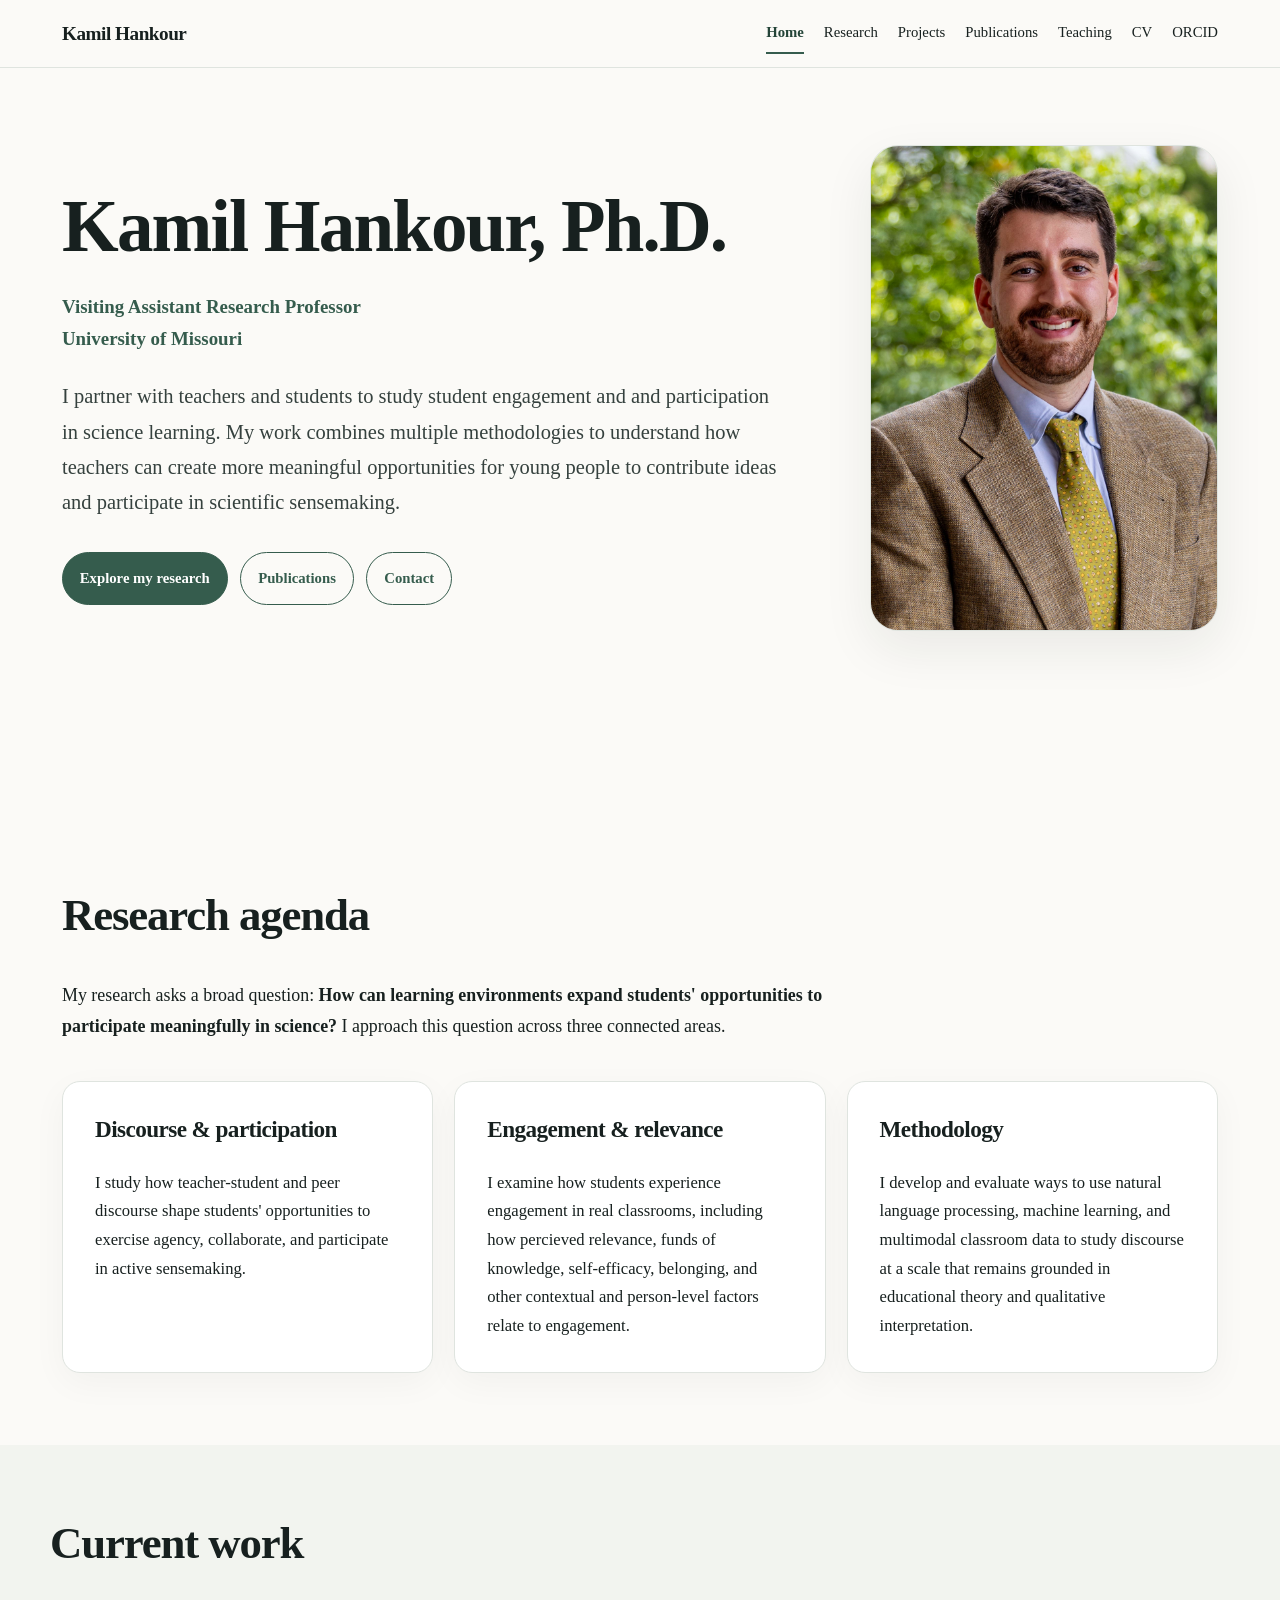
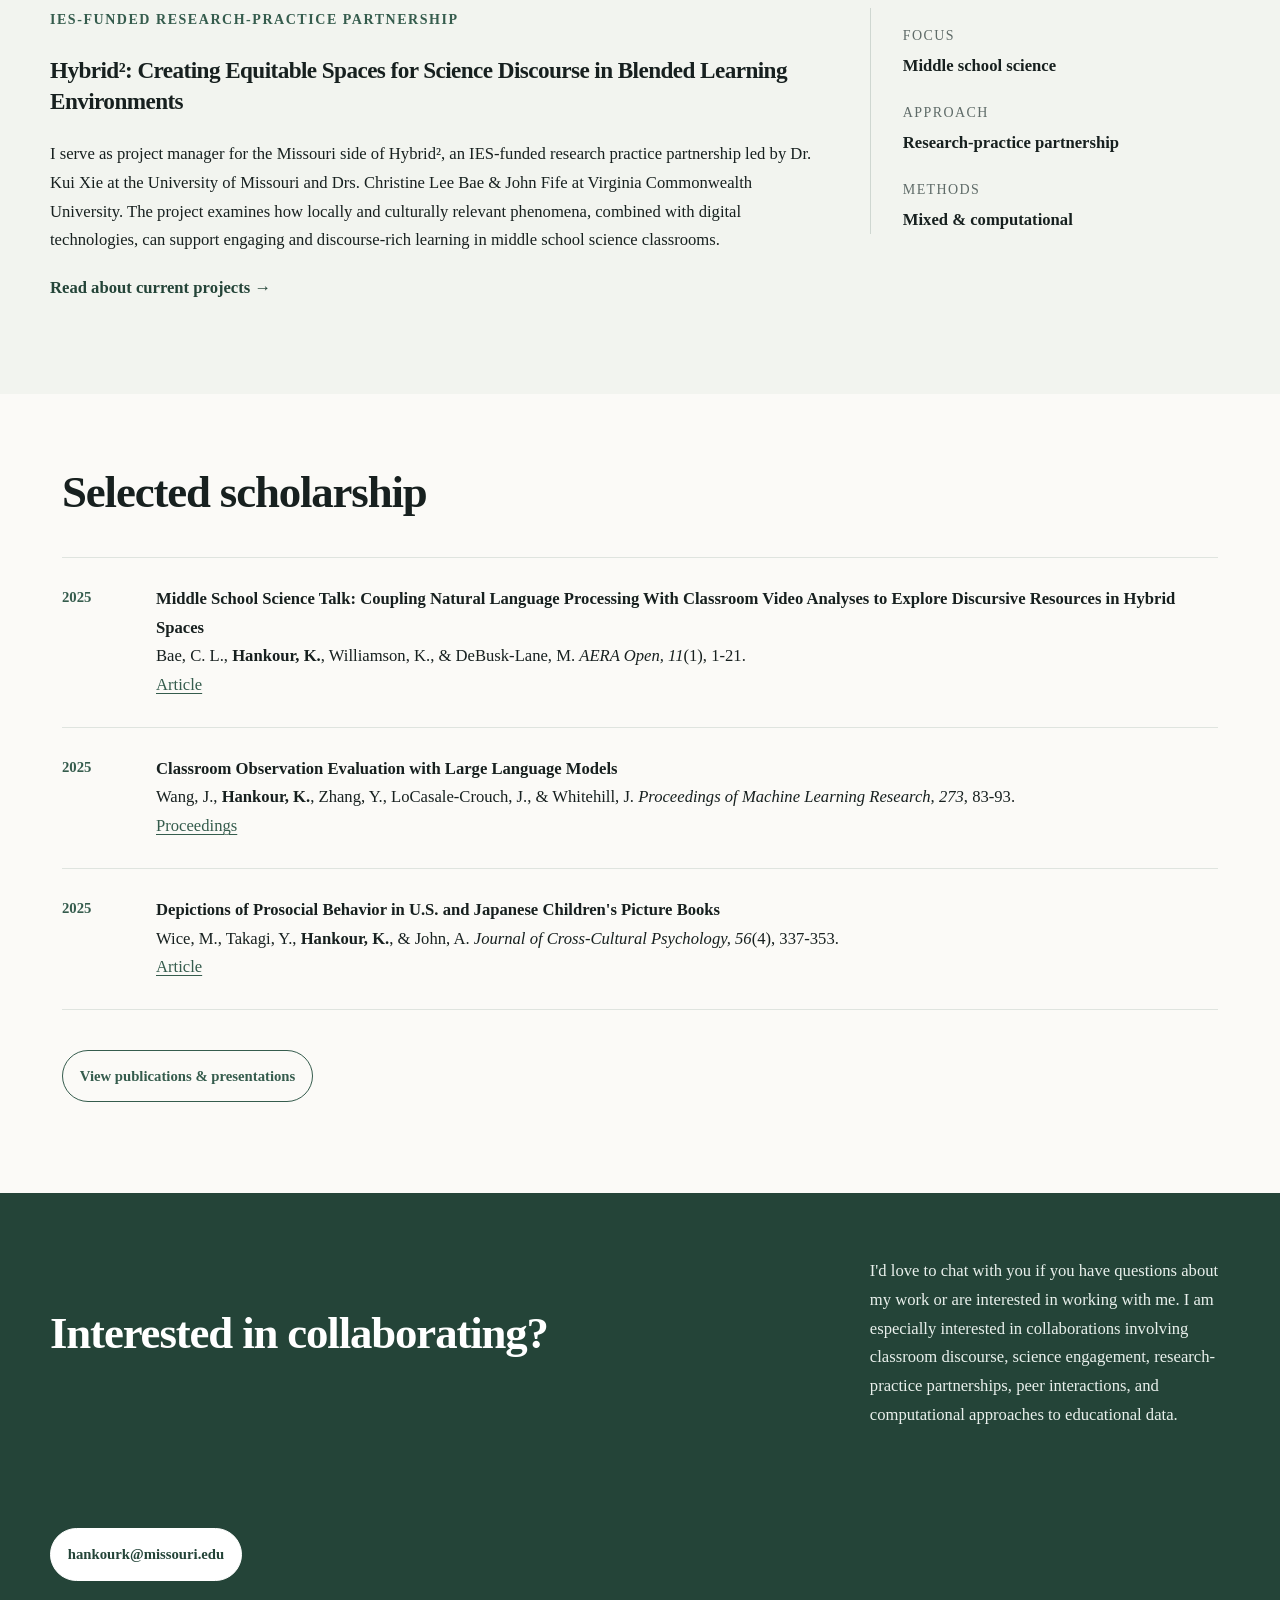
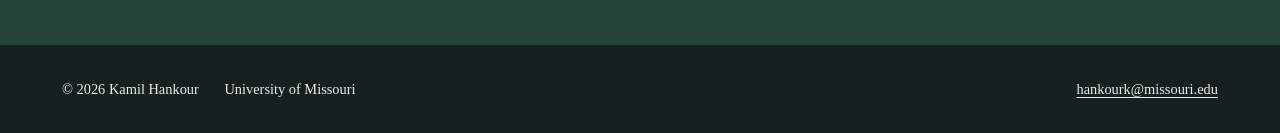
==== commit 1844bd99: "Update index.html" ====
--- a/index.html
+++ b/index.html
@@ -24,7 +24,6 @@
 <div class="hero">
 <div class="hero-copy">
 <p class="eyebrow">
-Educational Psychology · Science Learning · Classroom Discourse
 </p>
 <h1 id="kamil-hankour-ph.d.">Kamil Hankour, Ph.D.</h1>
 <p class="hero-role">
--- a/styles.css
+++ b/styles.css
@@ -26,7 +26,7 @@
   margin: 0;
   color: var(--ink);
   background: var(--paper);
-  font-family: -apple-system, BlinkMacSystemFont, "Segoe UI", Arial, sans-serif;
+  font-family: "Times New Roman", Times, serif;
   font-size: 1.04rem;
   line-height: 1.72;
 }
